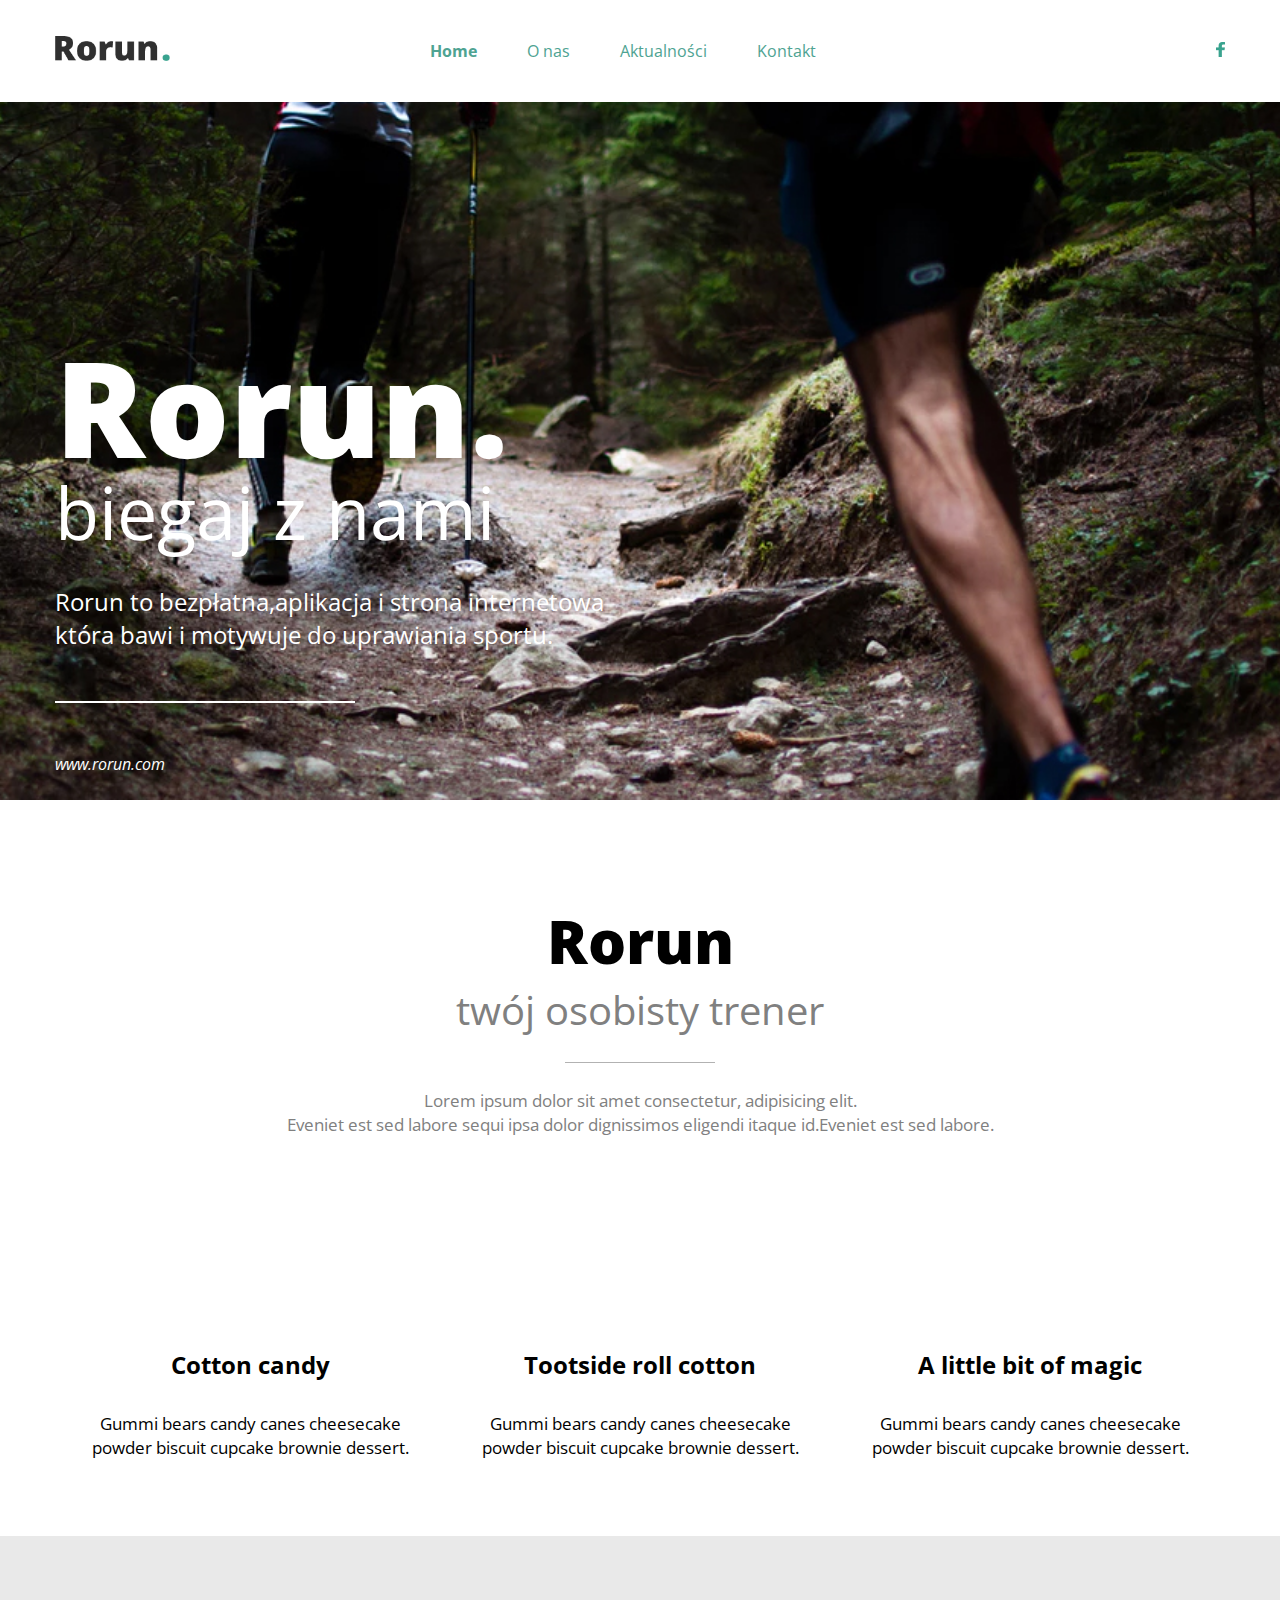
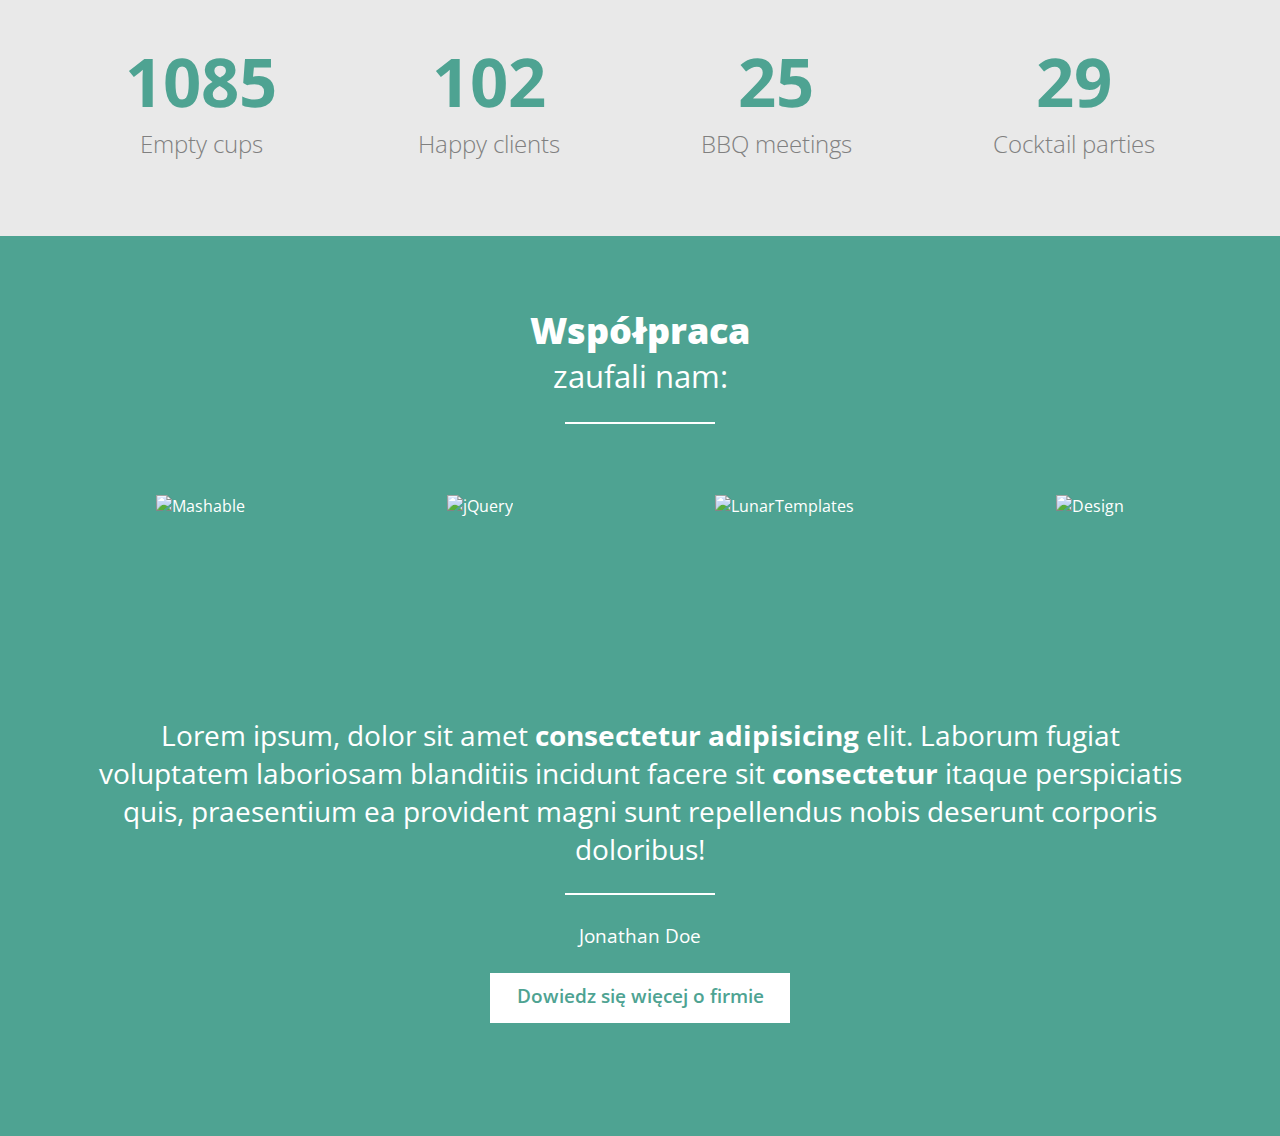
==== index.html @ cfdcf93c "Quote" ====
<!DOCTYPE html> 
<html lang="en"> 
<head> 
    <meta charset="UTF-8"> 
    <meta name="viewport" content="width=device-width, initial-scale=1.0"> 
    <title>Zadanie 3 | Pleo </title> 
    <link rel="stylesheet" href="style.css"> 
    <link href="https://fonts.googleapis.com/css2?family=Open+Sans:ital,wght@0,300;0,400;0,600;0,700;0,800;1,300;1,400;1,600;1,700;1,800&display=swap" rel="stylesheet">
</head> 
<body> 

<header> 
    <div class="container"> 
        <div class="header"> 
            <a class="logo" href="index.html"> 
                <img src="Rorun_layout_pliki//home/rorun_logo.jpg" alt="Rorun" title="Rorun"> 
            </a> 
            <nav> 
                <ul> 
                    <li> 
                        <a href="#home">Home</a> 
                    </li> 
                    <li> 
                        <a href="#about">O nas</a> 
                    </li> 
                    <li> 
                        <a href="#news">Aktualności</a> 
                    </li> 
                    <li> 
                        <a href="#contact">Kontakt</a> 
                    </li> 
                    <li> 
                        <a href="https://facebook.com" target="_blank"> 
                            <img src="Rorun_layout_pliki/home/Facebook Icon.jpg" alt="Facebook" title="Facebook"> 
                        </a> 
                    </li> 
                </ul> 
            </nav> 
        </div> 
    </div> 
</header> 

<section class="banner">
    <div class="container">
        <div class="banner wrapper"></div>
            <h1>Rorun.<h1>
            <h2>biegaj z nami</h2>
            <p class="description">Rorun to bezpłatna,aplikacja i strona internetowa<br>która bawi i motywuje do uprawiania sportu.</h3>
            <p class="adress">www.rorun.com</p>
        </div>
    </div>   
</section>

<section class="sentence">
    <div class="container">
        <h2>Rorun</h2>
        <h3>twój osobisty trener</h3>
        <p>Lorem ipsum dolor sit amet consectetur, adipisicing elit.<br> Eveniet est sed labore sequi ipsa dolor dignissimos eligendi itaque id.Eveniet est sed labore.</p>
    </div>
</section>
 
<section class="skills">
    <div class="container">
        <div class="skills-wrapper">
            <div class="skills-item">
                <img src="rorun_layout_pliki/home/icon_1.jpg" alt="">
                <h4>Cotton candy</h4>
                <p>Gummi bears candy canes cheesecake powder biscuit cupcake brownie dessert.</p>
            </div>
            <div class="skills-item">
                <img src="rorun_layout_pliki/home/icon_2.jpg" alt="">
                <h4>Tootside roll cotton</h4>
                <p>Gummi bears candy canes cheesecake powder biscuit cupcake brownie dessert.</p>
            </div>
            <div class="skills-item">
                <img src="rorun_layout_pliki/home/icon_3.jpg" alt="">
                <h4>A little bit of magic</h4>
                <p>Gummi bears candy canes cheesecake powder biscuit cupcake brownie dessert.</p>
            </div>
    </section>

<section class="achievements">
     <div class="container">
        <div class="achievements-wrapper">
            <div class="achievements-item">
                <h4>1085</h4>
                <p>Empty cups</p>
            </div>
            <div class="achievements-item">
                <h4>102</h4>
                <p>Happy clients</p>
            </div>
            <div class="achievements-item">
                <h4>25</h4>
                <p>BBQ meetings</p>
            </div>
            <div class="achievements-item">
                <h4>29</h4>
                <p>Cocktail parties</p>
            </div>
        </div>
    </div>
</section>

<section class="cooperation">
    <h2>Współpraca</h2>
    <p>zaufali nam:</p>
    <div class="container">
        <div class="cooperation-wrapper">
            <div class="partner">
                <img src="rorun_layout_pliki/home/logo1.png" alt="Mashable">
            </div>
            <div class="partner">
                <img src="rorun_layout_pliki/home/logo2.png" alt="jQuery">
            </div>
            <div class="partner">
                <img src="rorun_layout_pliki/home/logo3.png" alt="LunarTemplates">
            </div>
            <div class="partner">
                <img src="rorun_layout_pliki/home/logo4.png" alt="Design">
            </div>
        </div>
    </div>
</section>

<section class="quote">
    <div class="container">
        <p>Lorem ipsum, dolor sit amet <b>consectetur adipisicing</b> elit. Laborum fugiat voluptatem laboriosam blanditiis incidunt facere sit <b>consectetur</b> itaque perspiciatis quis, praesentium ea provident magni sunt <b></b>repellendus</b> nobis deserunt corporis doloribus!</p>
        <h3>Jonathan Doe</3>
        <a href="" class="btn">Dowiedz się więcej o firmie</a>
    </div>


</section>




 
</body> 
</html>
---- style.css ----
* {
    box-sizing: border-box;
}

body {
    margin: 0;
    font-family: 'Open Sans', sans-serif;
}

ul, ol {
    padding: 0;
    margin: 0;
}

h1, h2, h3, h4, h5, h6 {
    margin: 0;
}

.container {
    max-width: 1200px;
    margin: 0 auto;
    padding: 0 15px;
}

.btn {
    display: block;
    height: 50px;
    width: 300px;
    font-weight: 600;
    background-color: white;
    color: #4ea392;
    text-decoration: none;
    padding: 10px;
    margin: 25px auto;
}

header {
    position: fixed;
    top: 0;
    left: 0;
    width: 100%;
    background-color: #fff;
}

header .header {
    display: flex;
    justify-content: space-between;
    padding: 20px 0;
    align-items: center;
    position: relative;
}

header a.logo img {
    height: 25px;
}

header nav ul {
    list-style-type: none;
    margin: 0;
    padding: 0;
    display: flex;
    flex-direction: row;
}

header nav ul li {
    font-size: 12pt;
    text-align: center;
    padding: 20px 0;
    margin-left: 50px;
    font-weight: 400;
}

header nav ul li a {
    color: #4ea392;
    text-decoration: none;
}

header nav ul li:last-child {
    margin-left: 400px;
}

header nav ul li:first-child {
    font-weight: bold;
}

section.banner {
    background-image: url('Rorun_layout_pliki/home/background_image.jpg');
    background-repeat: no-repeat;
    background-size: cover;
    background-position: center;
    color: #fff;
    text-align: left;
    height: 800px;
    padding: 150px 0;
}

section.banner .wrapper {
    padding-top: 200px;
}

section.banner h1 {
    font-size: 100pt;
    line-height: 85pt;
    font-weight: 800;
}

section.banner h2 {
    font-size: 54pt;
    font-weight: 400;
}

section.banner .description {
    font-size: 18pt;
    font-weight: 400;
}


section.banner .description::after {
    display: block;
    content: "";
    width: 300px;
    max-width: 100%;
    height: 2px;
    background-color: white;
    margin: 50px 0 ;
}

section.banner .adress {
    font-style: italic;
}

.sentence {
    margin: 100px 0;
    text-align: center;
}

.sentence h2 {
    font-size: 45pt;
    font-weight: 800;
}

.sentence h3 {
    font-size: 30pt;
    font-weight: 400;
    color: grey;
}

.sentence p {
    font-size: 13pt;
    font-weight: 400;
    color: grey;
    margin-left: 15%;
    margin-right: 15%;
}

.sentence h3::after {
    content: "";
    display: block;
    width: 150px;
    max-width: 100%;
    height: 1px;
    background-color: rgba(0, 0, 0, 0.3);
    margin: 25px auto;
}

section.skills .skills-wrapper {
    display: flex;
    justify-content: space-around;
    
}

section.skills .skills-wrapper .skills-item {
    width: 33,3%;
    text-align: center;
    margin: 60px 0;
    padding: 0 30px;
}

section.skills .skills-wrapper .skills-item img {
    height: 80px;
}

section.skills .skills-wrapper .skills-item h4 {
    font-size: 18pt;
    margin: 30px 0 30px;
}

section.skills .skills-wrapper .skills-item p {
    font-size: 13pt;
}

.cooperation {
    background-color: #4ea392;
    text-align: center;
    color: white;
    height: 400px;
}

section.cooperation h2 {
    font-weight: 800;
    font-size: 27pt;
    margin-bottom: 0;
    margin-top: 0;
    padding-top: 70px;
}

section.cooperation p {
    font-weight: 400;
    font-size: 23pt;
    margin-top: 0;
}

.cooperation .cooperation-wrapper {
    display: flex;
    justify-content: space-around;

}

section.cooperation .cooperation-wrapper .partner {
    width: 33,3%;
    text-align: center;
    margin: 40px 0;
    padding: 0 30px;
}

.cooperation p::after {
    content: "";
    display: block;
    width: 150px;
    max-width: 100%;
    height: 2px;
    background-color:white;
    margin: 25px auto;
}

section.achievements  {
    background-color: rgb(233, 233, 233);
    height: 300px;
}

section.achievements .achievements-wrapper {
    display: flex;
    justify-content: space-around;
}

section.achievements .achievements-wrapper h4 {
    margin-top: 20px;
    font-size: 50pt;
    color: #4ea392;
    text-align: center;
    margin-top: 100px;
}

section.achievements .achievements-wrapper p {
    margin:0;
    font-size: 18pt;
    color: grey;
    font-weight: 300;
    text-align: center;
}

.quote {
    background-color: #4ea392;
    height: 500px;
    color: white;
    text-align: center;
    margin: 0;
}

.quote p {
    margin-top: 0;
    font-size: 21pt;
    font-weight: 400;
    padding: 80px 40px 0;
}

.quote p::after {
    content: "";
    display: block;
    height: 2px;
    width: 150px;
    text-align: center;
    background-color: white;
    margin: 25px auto 0;

}

.quote h3 {
    font-size: 18;
    font-weight: 400;
    padding: 0;
}
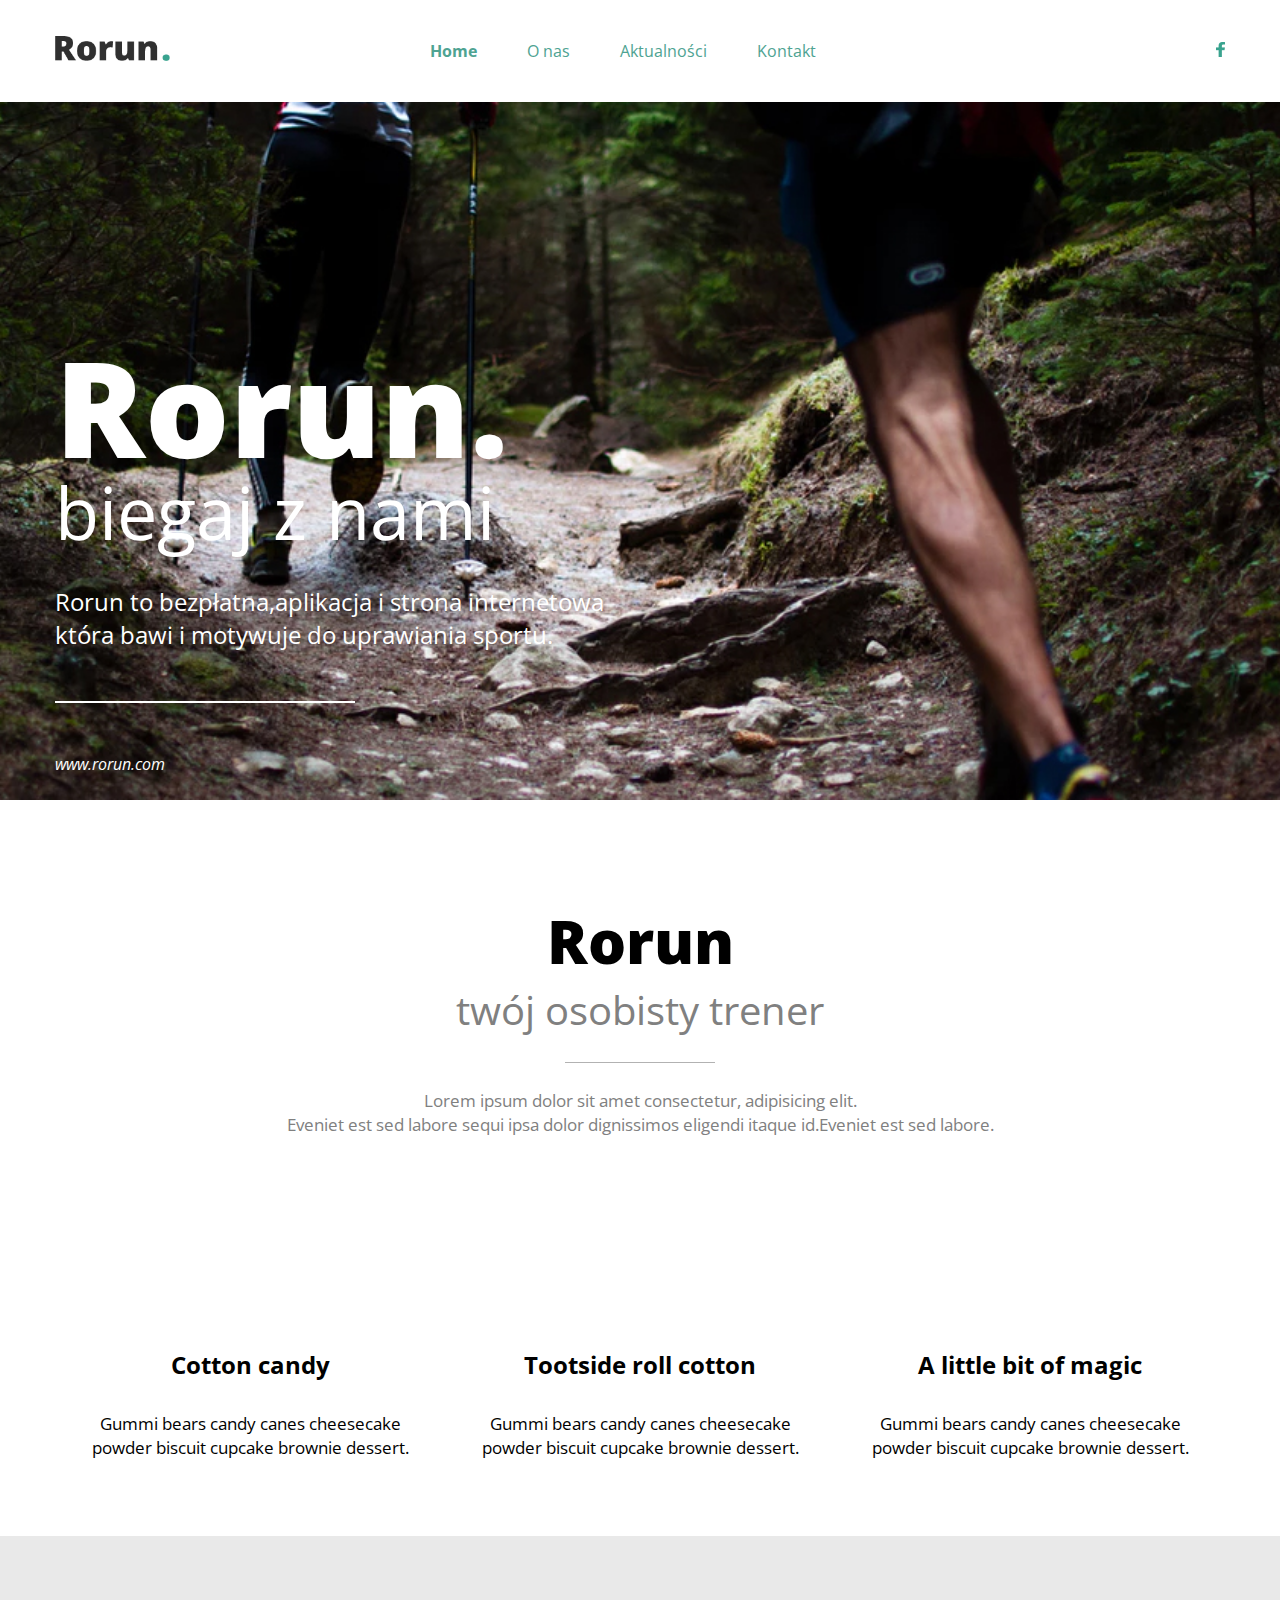
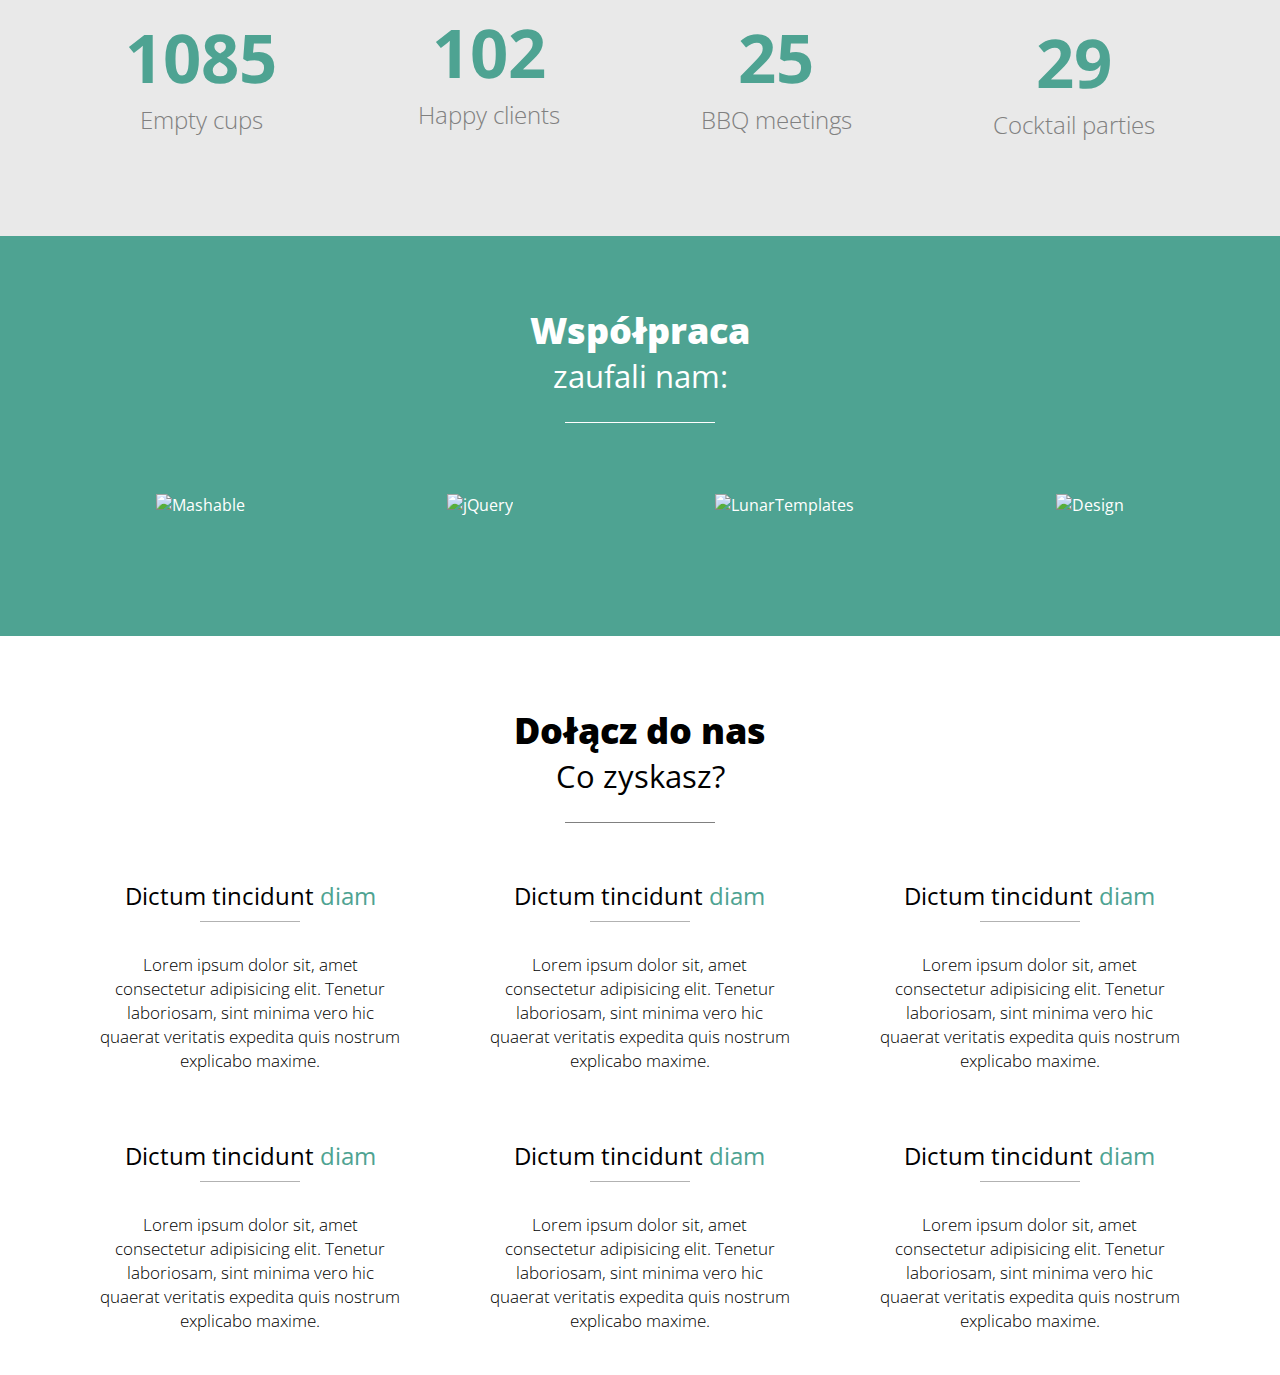
==== commit 35b00599: "Sekcja profit" ====
--- a/index.html
+++ b/index.html
@@ -123,15 +123,40 @@
     </div>
 </section>
 
-<section class="quote">
-    <div class="container">
-        <p>Lorem ipsum, dolor sit amet <b>consectetur adipisicing</b> elit. Laborum fugiat voluptatem laboriosam blanditiis incidunt facere sit <b>consectetur</b> itaque perspiciatis quis, praesentium ea provident magni sunt <b></b>repellendus</b> nobis deserunt corporis doloribus!</p>
-        <h3>Jonathan Doe</3>
-        <a href="" class="btn">Dowiedz się więcej o firmie</a>
-    </div>
+<section class="profit">
+        <h2>Dołącz do nas</h2>
+        <p class="first">Co zyskasz?</p>
+        <div class="container">
+            <div class="profit-wrapper">
+                <div class="profit-item">
+                    <h4>Dictum tincidunt<span> diam</span></h4>
+                    <p>Lorem ipsum dolor sit, amet consectetur adipisicing elit. Tenetur laboriosam, sint minima vero hic quaerat veritatis expedita quis nostrum explicabo maxime.</p>
+                </div>
+                <div class="profit-item">
+                    <h4>Dictum tincidunt<span> diam</span></h4>
+                    <p>Lorem ipsum dolor sit, amet consectetur adipisicing elit. Tenetur laboriosam, sint minima vero hic quaerat veritatis expedita quis nostrum explicabo maxime.</p>
+                </div>
+                <div class="profit-item">
+                    <h4>Dictum tincidunt<span> diam</span></h4>
+                    <p>Lorem ipsum dolor sit, amet consectetur adipisicing elit. Tenetur laboriosam, sint minima vero hic quaerat veritatis expedita quis nostrum explicabo maxime.</p>
+                </div>
+                <div class="profit-item">
+                    <h4>Dictum tincidunt<span> diam</span></h4>
+                    <p>Lorem ipsum dolor sit, amet consectetur adipisicing elit. Tenetur laboriosam, sint minima vero hic quaerat veritatis expedita quis nostrum explicabo maxime.</p>
+                </div>
+                <div class="profit-item">
+                    <h4>Dictum tincidunt<span> diam</span></h4>
+                    <p>Lorem ipsum dolor sit, amet consectetur adipisicing elit. Tenetur laboriosam, sint minima vero hic quaerat veritatis expedita quis nostrum explicabo maxime.</p>
+                </div>
+                <div class="profit-item">
+                    <h4>Dictum tincidunt<span> diam</span></h4>
+                    <p>Lorem ipsum dolor sit, amet consectetur adipisicing elit. Tenetur laboriosam, sint minima vero hic quaerat veritatis expedita quis nostrum explicabo maxime.</p>
+                </div>
+            </div>
+        </div>                 
+</section>
 
 
-</section>
 
 
 
--- a/style.css
+++ b/style.css
@@ -20,18 +20,6 @@
     max-width: 1200px;
     margin: 0 auto;
     padding: 0 15px;
-}
-
-.btn {
-    display: block;
-    height: 50px;
-    width: 300px;
-    font-weight: 600;
-    background-color: white;
-    color: #4ea392;
-    text-decoration: none;
-    padding: 10px;
-    margin: 25px auto;
 }
 
 header {
@@ -228,7 +216,7 @@
     display: block;
     width: 150px;
     max-width: 100%;
-    height: 2px;
+    height: 1px;
     background-color:white;
     margin: 25px auto;
 }
@@ -248,7 +236,7 @@
     font-size: 50pt;
     color: #4ea392;
     text-align: center;
-    margin-top: 100px;
+    margin-top: 50%;
 }
 
 section.achievements .achievements-wrapper p {
@@ -259,40 +247,74 @@
     text-align: center;
 }
 
-.quote {
-    background-color: #4ea392;
-    height: 500px;
-    color: white;
-    text-align: center;
-    margin: 0;
-}
-
-.quote p {
-    margin-top: 0;
-    font-size: 21pt;
-    font-weight: 400;
-    padding: 80px 40px 0;
-}
-
-.quote p::after {
-    content: "";
-    display: block;
-    height: 2px;
+.profit {
+    background-color: #fff;
+    text-align: center;
+    color: black;
+    width: 100%;
+}
+
+section.profit h2 {
+    font-weight: 800;
+    font-size: 27pt;
+    margin-bottom: 0;
+    margin-top: 0;
+    padding-top: 70px;
+}
+
+section.profit .first {
+    font-weight: 400;
+    font-size: 23pt;
+    margin-top: 0;
+}
+
+.profit .first::after {
+    content: "";
+    display: block;
     width: 150px;
-    text-align: center;
-    background-color: white;
-    margin: 25px auto 0;
-
-}
-
-.quote h3 {
-    font-size: 18;
-    font-weight: 400;
-    padding: 0;
-}
-
-
-
-
-
-
+    max-width: 100%;
+    height: 1px;
+    background-color: grey;
+    margin: 25px auto;
+}
+
+.profit-wrapper {
+    display: flex;
+    flex-wrap: wrap;
+    justify-content: center;
+}
+
+.profit-wrapper .profit-item {
+    width: 33.3%;
+    text-align: center;
+    padding: 25px 40px;
+}
+
+.profit-wrapper h4 {
+    font-weight: 400;
+    font-size: 18pt;
+    margin-top: 0;
+}
+
+.profit-wrapper span {
+    color: #4ea392;
+}
+
+
+.profit-wrapper p {
+    font-weight: 300;
+    font-size: 13pt;
+    margin-top: 0;
+}
+
+.profit-wrapper h4::after {
+    content: "";
+    display: block;
+    width: 100px;
+    max-width: 100%;
+    height: 1px;
+    background-color: rgba(0, 0, 0, 0.3);
+    margin: 9px auto;
+    margin-bottom: 30px;
+}
+
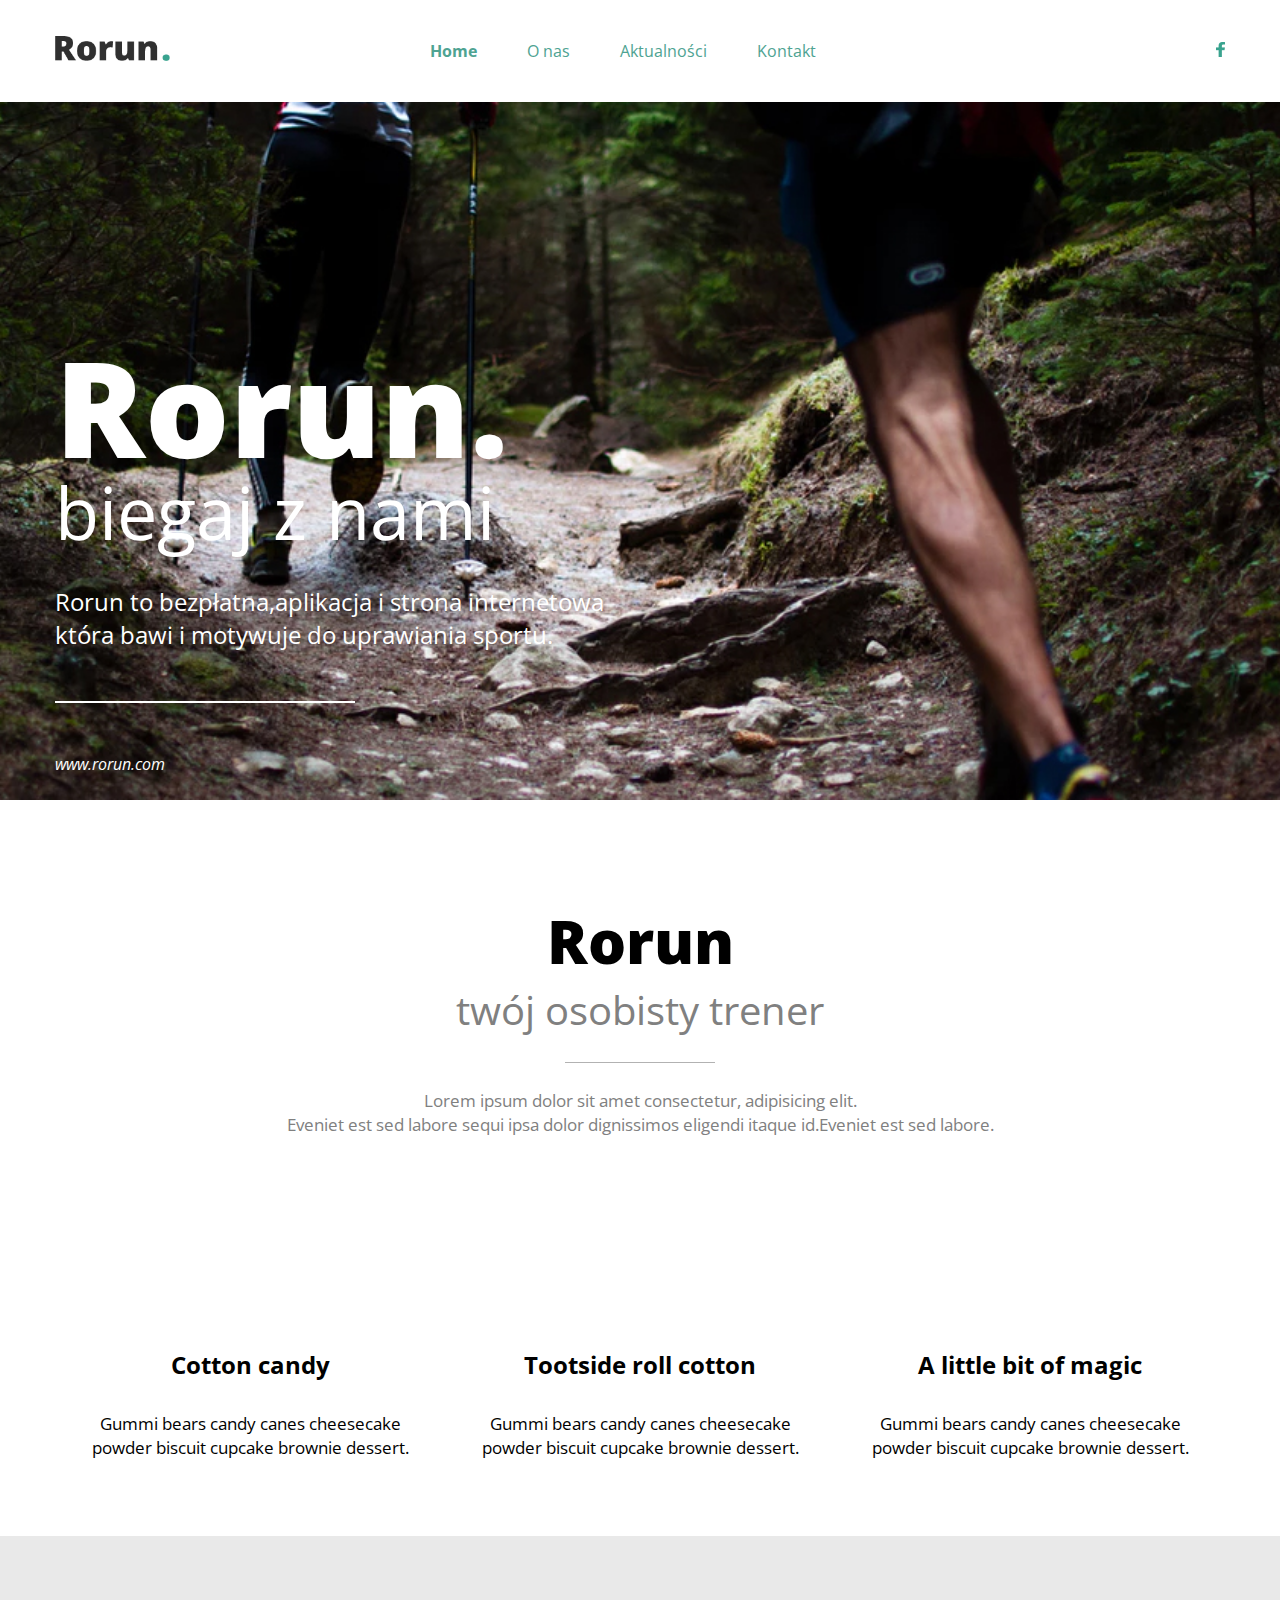
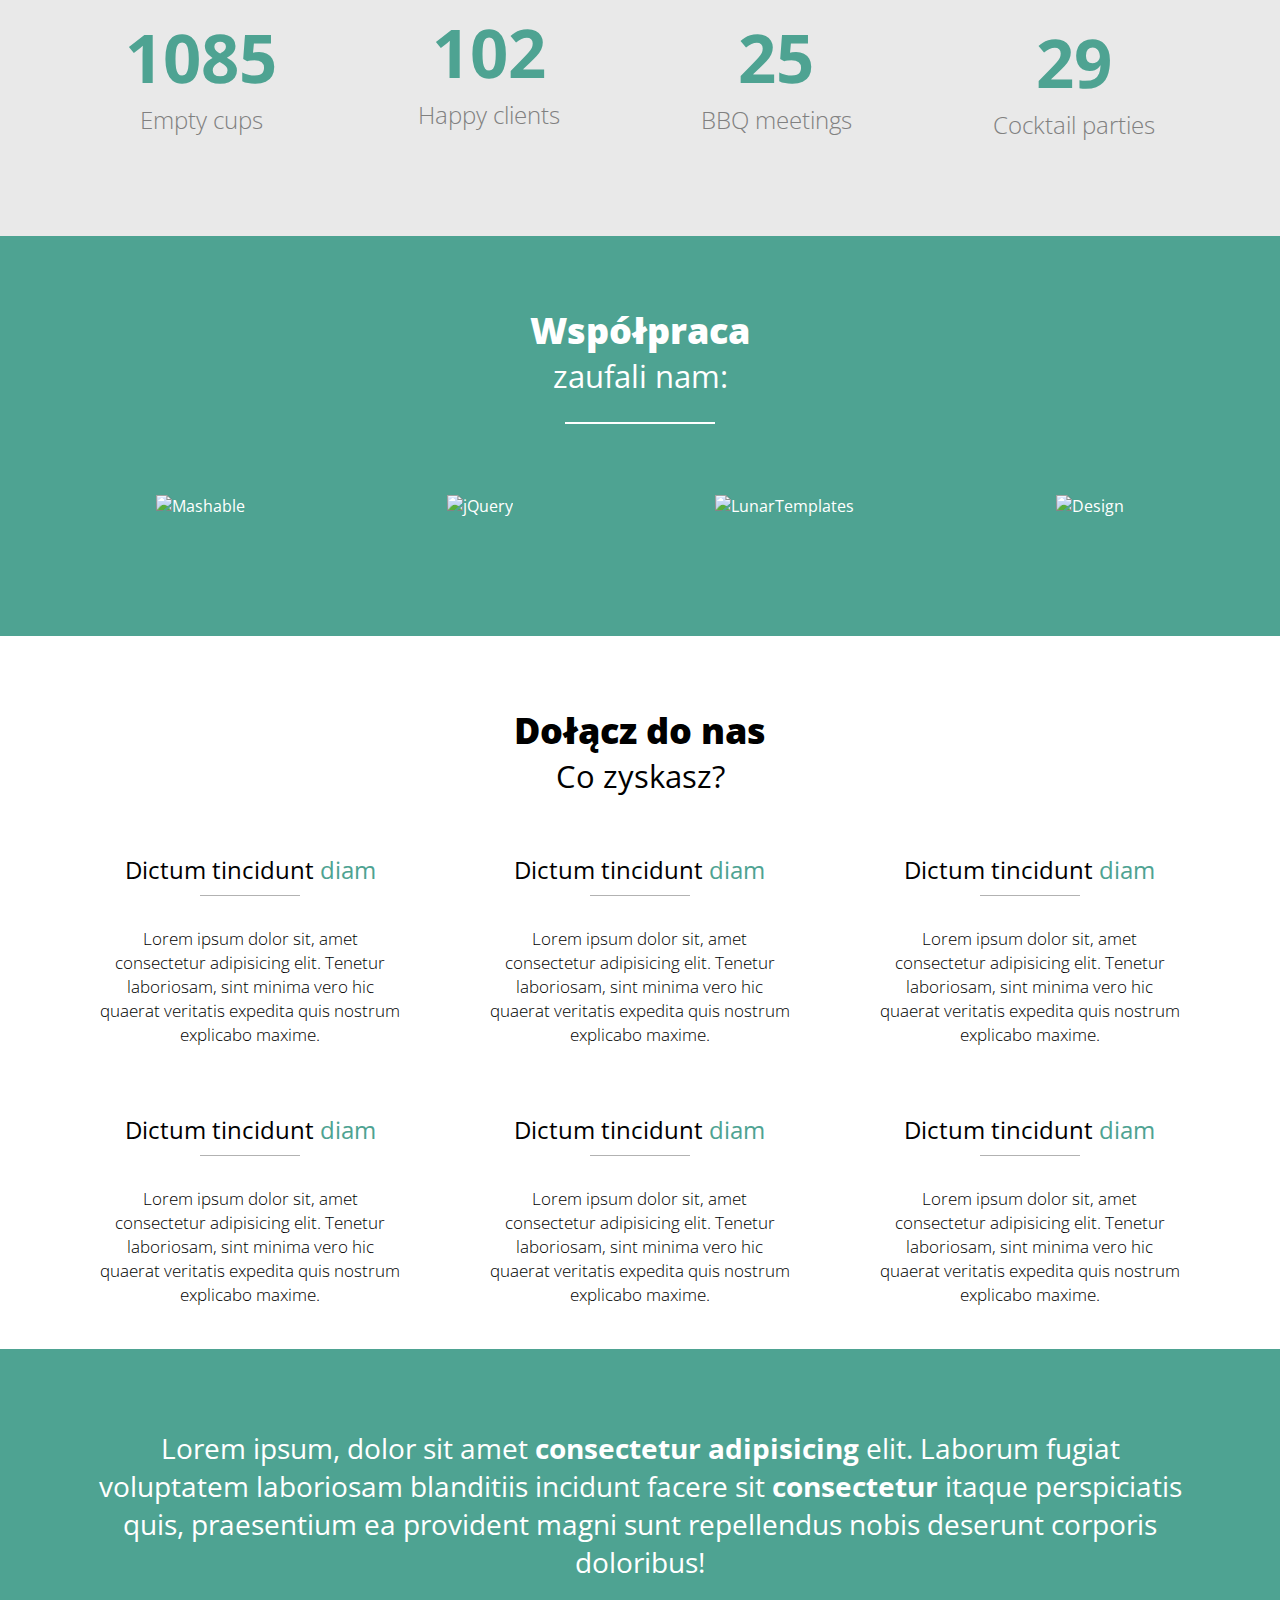
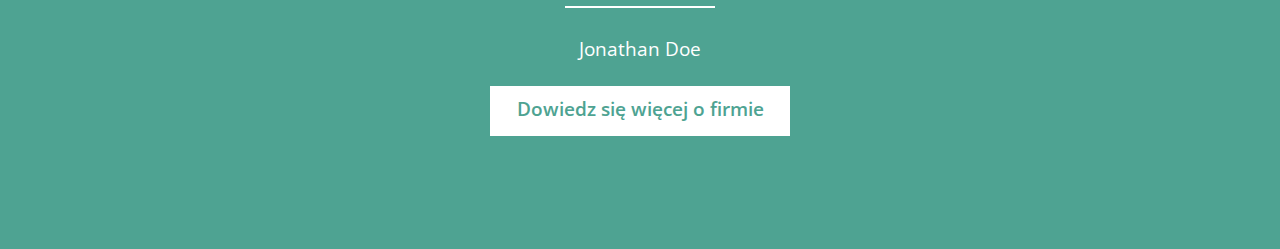
==== commit 90658fa6: "Merge remote-tracking branch 'origin/Agnieszka' into Klaudia" ====
--- a/index.html
+++ b/index.html
@@ -155,8 +155,15 @@
             </div>
         </div>                 
 </section>
+<section class="quote">
+    <div class="container">
+        <p>Lorem ipsum, dolor sit amet <b>consectetur adipisicing</b> elit. Laborum fugiat voluptatem laboriosam blanditiis incidunt facere sit <b>consectetur</b> itaque perspiciatis quis, praesentium ea provident magni sunt <b></b>repellendus</b> nobis deserunt corporis doloribus!</p>
+        <h3>Jonathan Doe</3>
+        <a href="" class="btn">Dowiedz się więcej o firmie</a>
+    </div>
 
 
+</section>
 
 
 
--- a/style.css
+++ b/style.css
@@ -20,6 +20,18 @@
     max-width: 1200px;
     margin: 0 auto;
     padding: 0 15px;
+}
+
+.btn {
+    display: block;
+    height: 50px;
+    width: 300px;
+    font-weight: 600;
+    background-color: white;
+    color: #4ea392;
+    text-decoration: none;
+    padding: 10px;
+    margin: 25px auto;
 }
 
 header {
@@ -216,7 +228,7 @@
     display: block;
     width: 150px;
     max-width: 100%;
-    height: 1px;
+    height: 2px;
     background-color:white;
     margin: 25px auto;
 }
@@ -253,6 +265,13 @@
     color: black;
     width: 100%;
 }
+.quote {
+    background-color: #4ea392;
+    height: 500px;
+    color: white;
+    text-align: center;
+    margin: 0;
+}
 
 section.profit h2 {
     font-weight: 800;
@@ -261,12 +280,26 @@
     margin-top: 0;
     padding-top: 70px;
 }
+.quote p {
+    margin-top: 0;
+    font-size: 21pt;
+    font-weight: 400;
+    padding: 80px 40px 0;
+}
 
 section.profit .first {
     font-weight: 400;
     font-size: 23pt;
     margin-top: 0;
 }
+.quote p::after {
+    content: "";
+    display: block;
+    height: 2px;
+    width: 150px;
+    text-align: center;
+    background-color: white;
+    margin: 25px auto 0;
 
 .profit .first::after {
     content: "";
@@ -277,11 +310,17 @@
     background-color: grey;
     margin: 25px auto;
 }
+}
 
 .profit-wrapper {
     display: flex;
     flex-wrap: wrap;
     justify-content: center;
+}
+.quote h3 {
+    font-size: 18;
+    font-weight: 400;
+    padding: 0;
 }
 
 .profit-wrapper .profit-item {
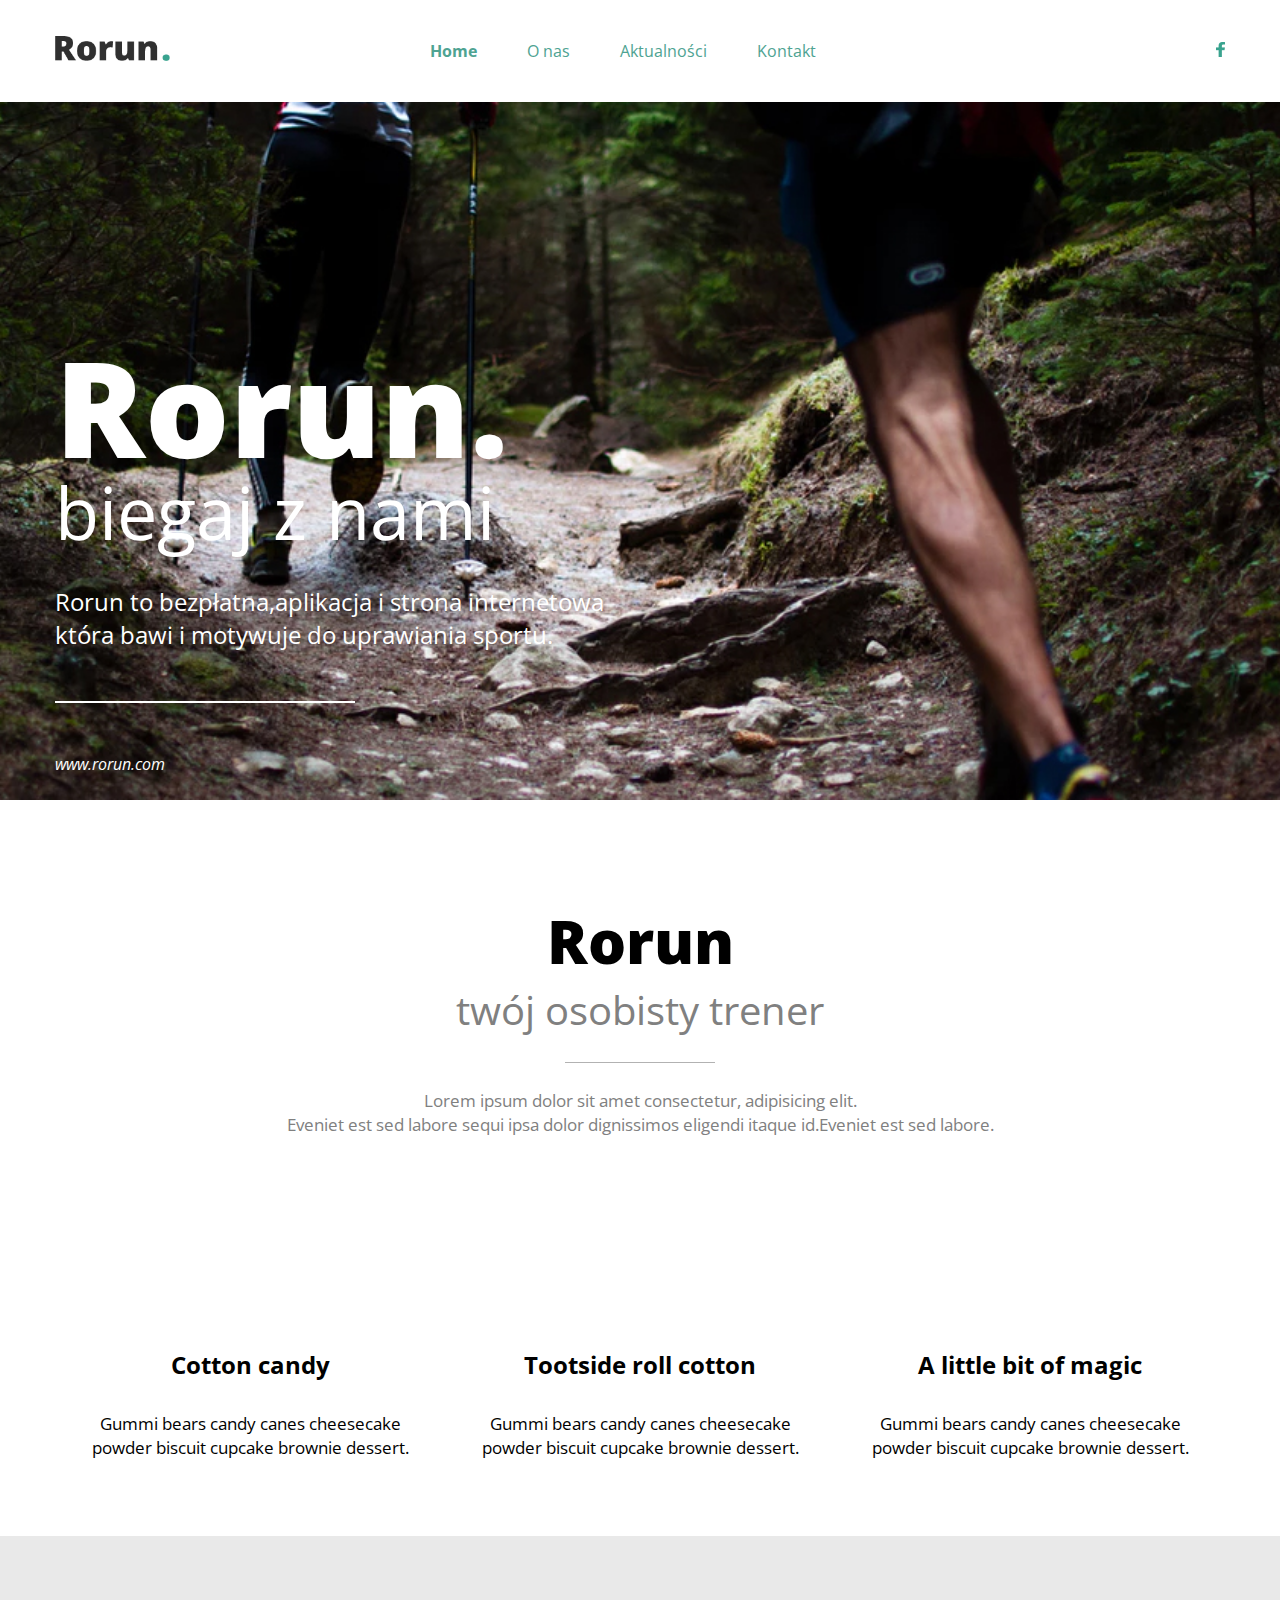
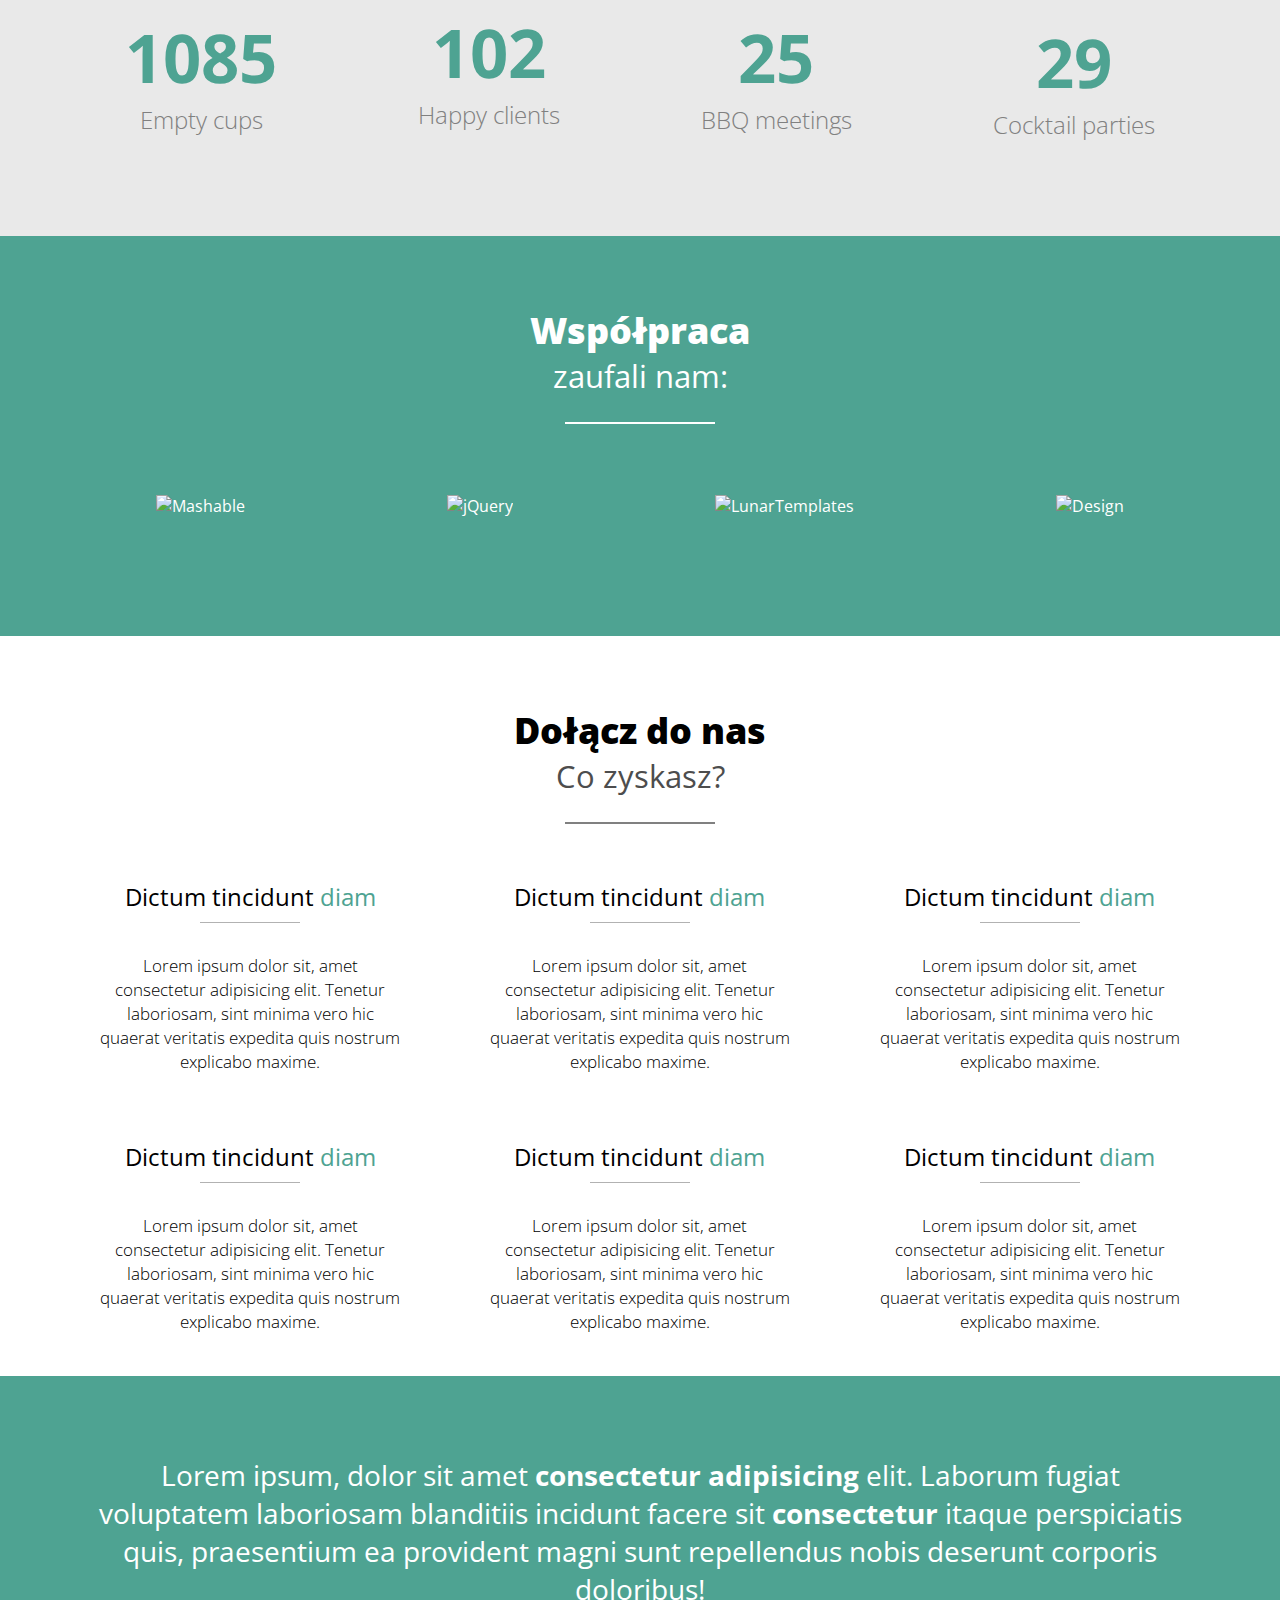
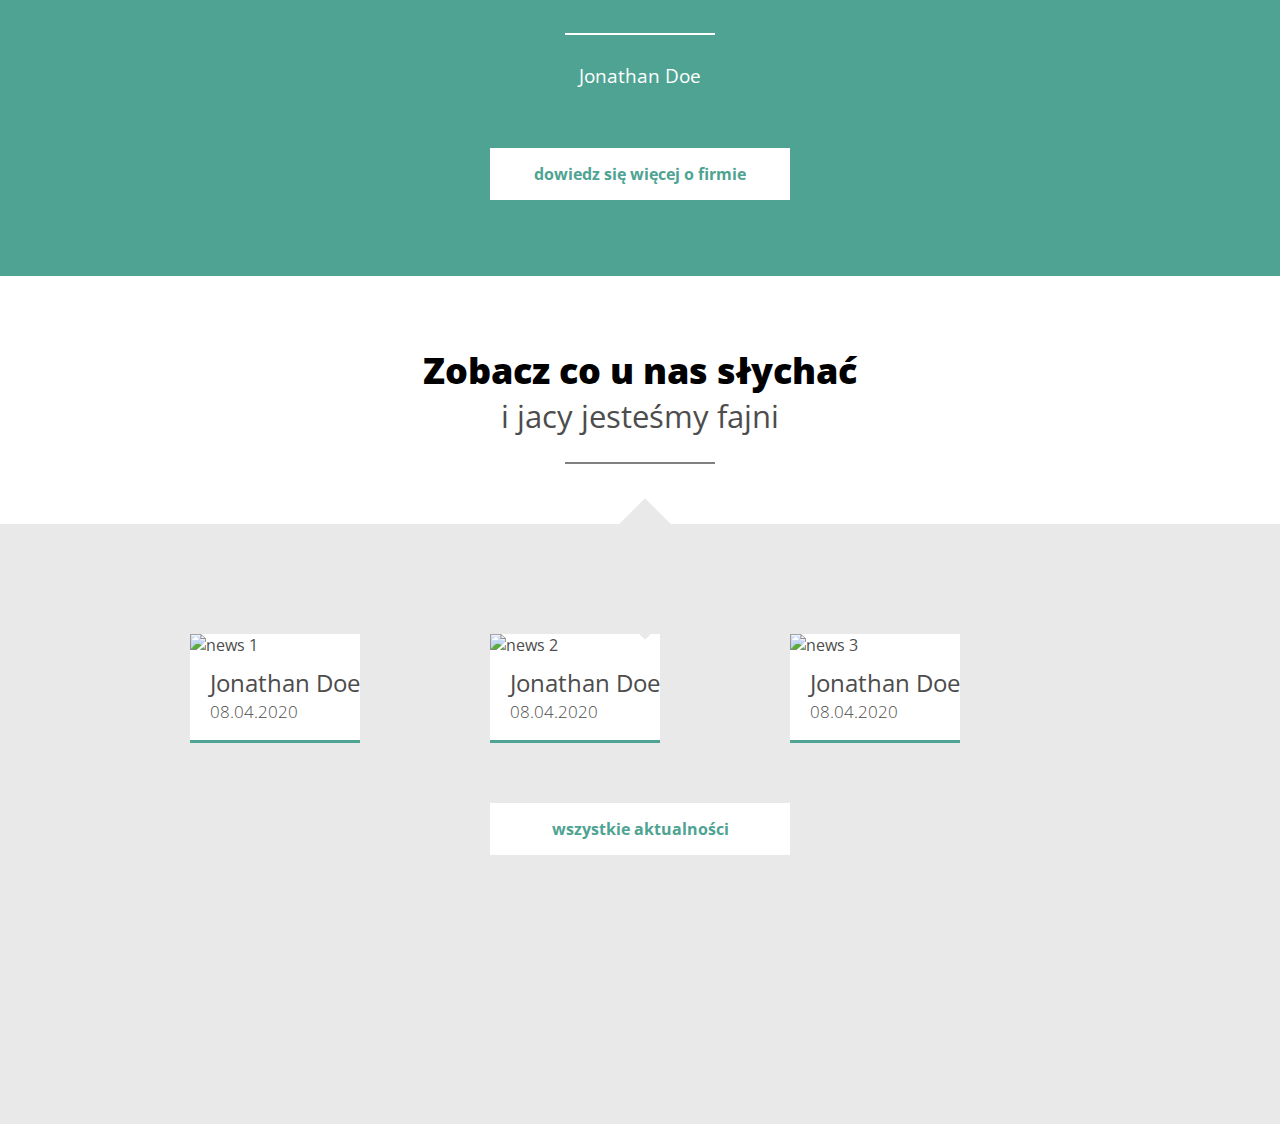
==== commit 614f29a3: "Events" ====
--- a/index.html
+++ b/index.html
@@ -159,13 +159,43 @@
     <div class="container">
         <p>Lorem ipsum, dolor sit amet <b>consectetur adipisicing</b> elit. Laborum fugiat voluptatem laboriosam blanditiis incidunt facere sit <b>consectetur</b> itaque perspiciatis quis, praesentium ea provident magni sunt <b></b>repellendus</b> nobis deserunt corporis doloribus!</p>
         <h3>Jonathan Doe</3>
-        <a href="" class="btn">Dowiedz się więcej o firmie</a>
-    </div>
-
-
-</section>
-
-
+        <a href="" class="btn">dowiedz się więcej o firmie</a>
+    </div>
+
+
+</section>
+
+<section class="news">
+    <div class="container">
+        <h2>Zobacz co u nas słychać</h2>
+        <p class="first">i jacy jesteśmy fajni</p>
+    </div>
+        <div class="dymek">
+            <div class="container">
+                <div class="news-wrapper">
+                    <div class="news-item">
+                        <img src="rorun_layout_pliki/home/news1.jpg" alt="news 1">
+                        <h4>Jonathan Doe</h4>
+                        <p>08.04.2020</p>   
+                    </div>
+                    <div class="news-item">
+                        <img src="rorun_layout_pliki/home/news2.jpg" alt="news 2">
+                        <h4>Jonathan Doe</h4>
+                        <p>08.04.2020</p>   
+                    </div>
+                    <div class="news-item">
+                        <img src="rorun_layout_pliki/home/news3.jpg" alt="news 3">
+                        <h4>Jonathan Doe</h4>
+                        <p>08.04.2020</p>   
+                    </div>
+                </div>
+                <a href="#" class="btn">wszystkie aktualności</a>
+            </div>
+        </div>
+    
+
+
+</section>
 
 
  
--- a/style.css
+++ b/style.css
@@ -24,14 +24,15 @@
 
 .btn {
     display: block;
-    height: 50px;
+    
     width: 300px;
-    font-weight: 600;
+    font-weight: 700;
     background-color: white;
     color: #4ea392;
     text-decoration: none;
-    padding: 10px;
-    margin: 25px auto;
+    padding: 15px;
+    margin: 60px auto 0;
+    font-size: 12pt;
 }
 
 header {
@@ -265,13 +266,6 @@
     color: black;
     width: 100%;
 }
-.quote {
-    background-color: #4ea392;
-    height: 500px;
-    color: white;
-    text-align: center;
-    margin: 0;
-}
 
 section.profit h2 {
     font-weight: 800;
@@ -280,47 +274,30 @@
     margin-top: 0;
     padding-top: 70px;
 }
-.quote p {
-    margin-top: 0;
-    font-size: 21pt;
-    font-weight: 400;
-    padding: 80px 40px 0;
-}
-
-section.profit .first {
+
+
+.first {
     font-weight: 400;
     font-size: 23pt;
     margin-top: 0;
-}
-.quote p::after {
-    content: "";
-    display: block;
-    height: 2px;
-    width: 150px;
-    text-align: center;
-    background-color: white;
-    margin: 25px auto 0;
-
-.profit .first::after {
+    color: rgb(77, 77, 77);
+}
+
+
+.first::after {
     content: "";
     display: block;
     width: 150px;
     max-width: 100%;
-    height: 1px;
+    height: 2px;
     background-color: grey;
     margin: 25px auto;
 }
-}
 
 .profit-wrapper {
     display: flex;
     flex-wrap: wrap;
     justify-content: center;
-}
-.quote h3 {
-    font-size: 18;
-    font-weight: 400;
-    padding: 0;
 }
 
 .profit-wrapper .profit-item {
@@ -357,3 +334,107 @@
     margin-bottom: 30px;
 }
 
+.quote {
+    background-color: #4ea392;
+    height: 500px;
+    color: white;
+    text-align: center;
+    margin: 0;
+}
+
+.quote p {
+    margin-top: 0;
+    font-size: 21pt;
+    font-weight: 400;
+    padding: 80px 40px 0;
+}
+
+.quote p::after {
+    content: "";
+    display: block;
+    height: 2px;
+    width: 150px;
+    text-align: center;
+    background-color: white;
+    margin: 25px auto 0;
+}
+
+.quote h3 {
+    font-size: 18;
+    font-weight: 400;
+    padding: 0;
+}
+
+.news {
+    text-align: center;
+
+}
+
+.news h2 {
+    font-weight: 800;
+    font-size: 27pt;
+    margin-bottom: 0;
+    margin-top: 0;
+    padding-top: 70px;
+}
+
+
+div.dymek{
+    padding: 110px;
+    background: rgb(233, 233, 233);
+    height: 600px;
+    max-width: auto;
+    position: relative;
+    margin-top: 60px;
+  }
+
+  div.dymek::before{
+    content:'';
+    position: absolute;
+    left: 46.5%;
+    top: -5px;
+    width: 100px;
+    height: 100px;
+    display: block;
+    transform: rotate(45deg);
+    background: inherit;
+  }
+
+  .news {
+      text-align: center;
+  }
+
+  .news .news-wrapper {
+    display: flex;
+    justify-content: space-around;
+  }
+
+  .news .news-wrapper .news-item {
+      background-color: white;
+      border-bottom: 3px solid #4ea392;
+  }
+
+  .news-item {
+      text-align: left;
+      color: rgb(77, 77, 77);
+      
+  }
+
+  .news-item h4 {
+    font-size: 18pt;
+    margin-left: 20px;
+    font-weight: 400;
+    margin-top: 10px;
+  }
+
+  .news-item p {
+    font-size: 13pt;
+    margin-left: 20px;
+    margin-top: 0px;
+    font-weight: 200;
+  }
+
+  .news-wrapper::after {
+      content: "";
+
+  }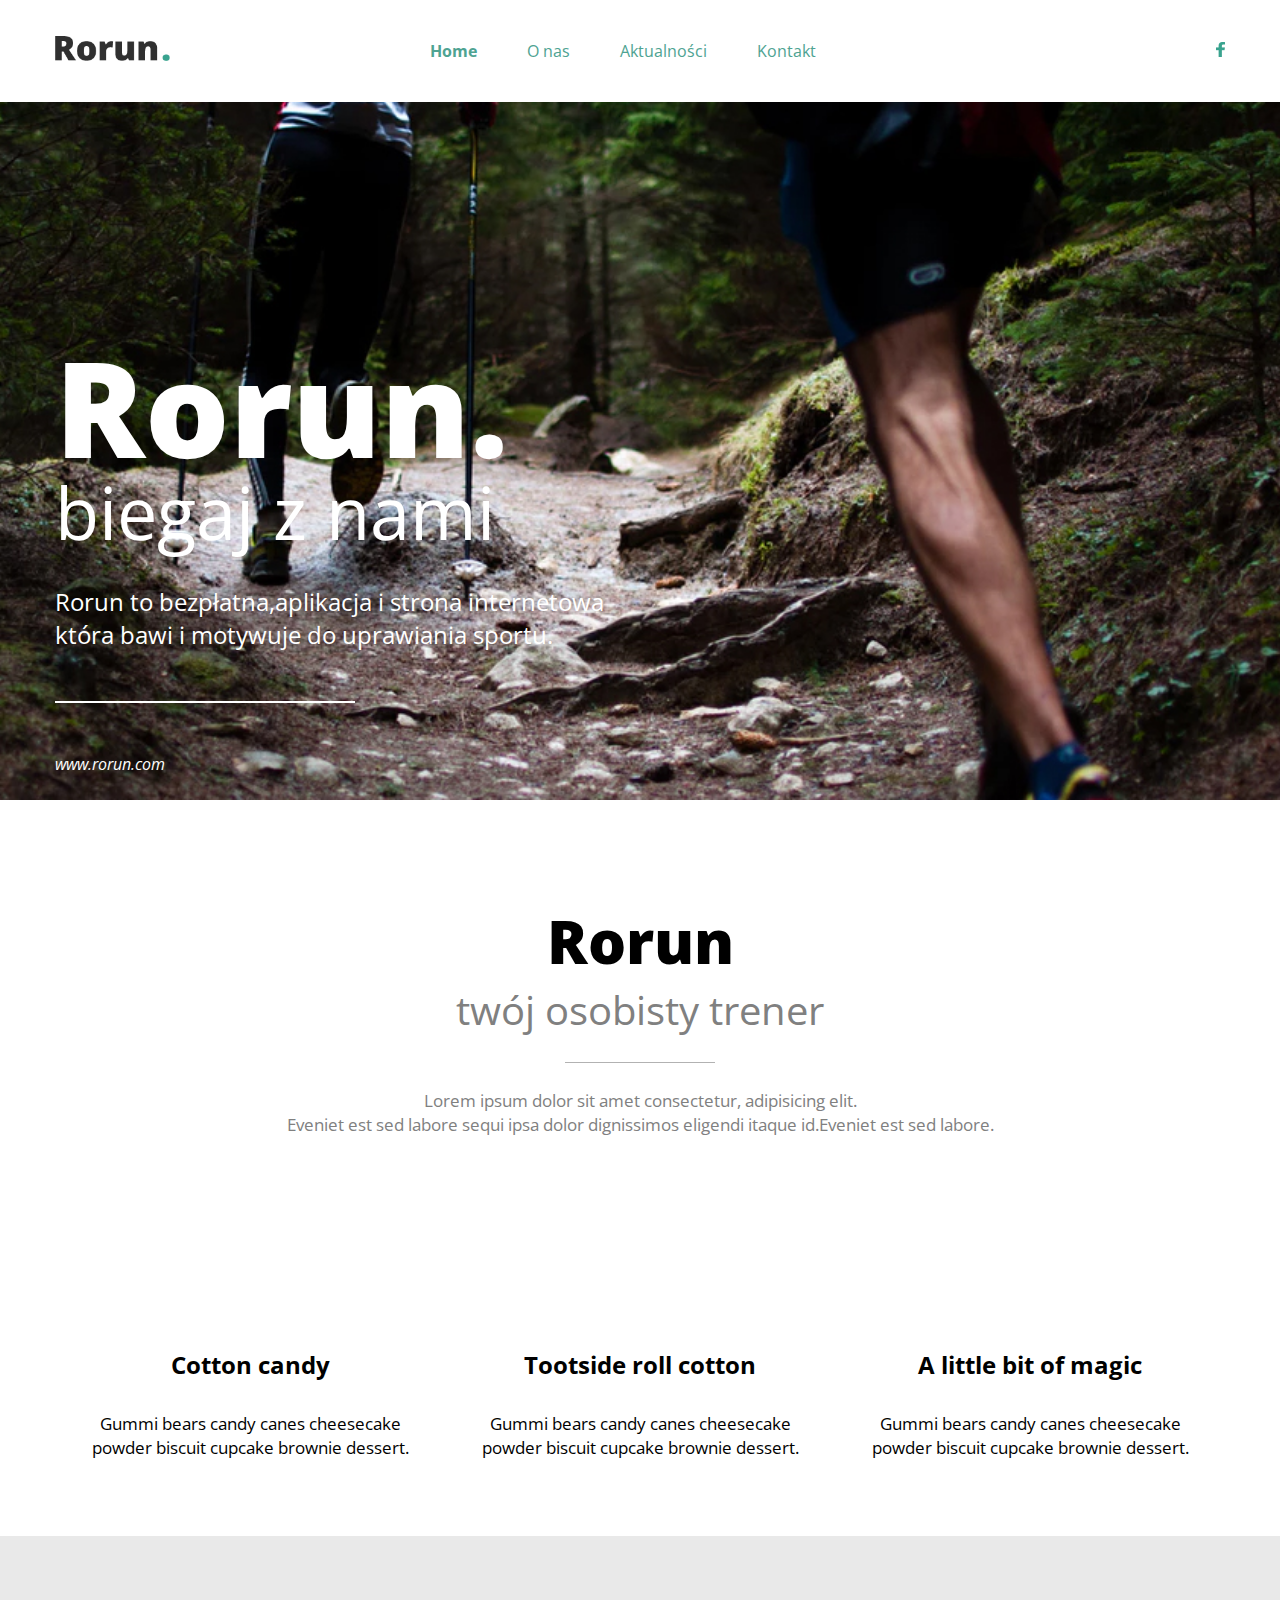
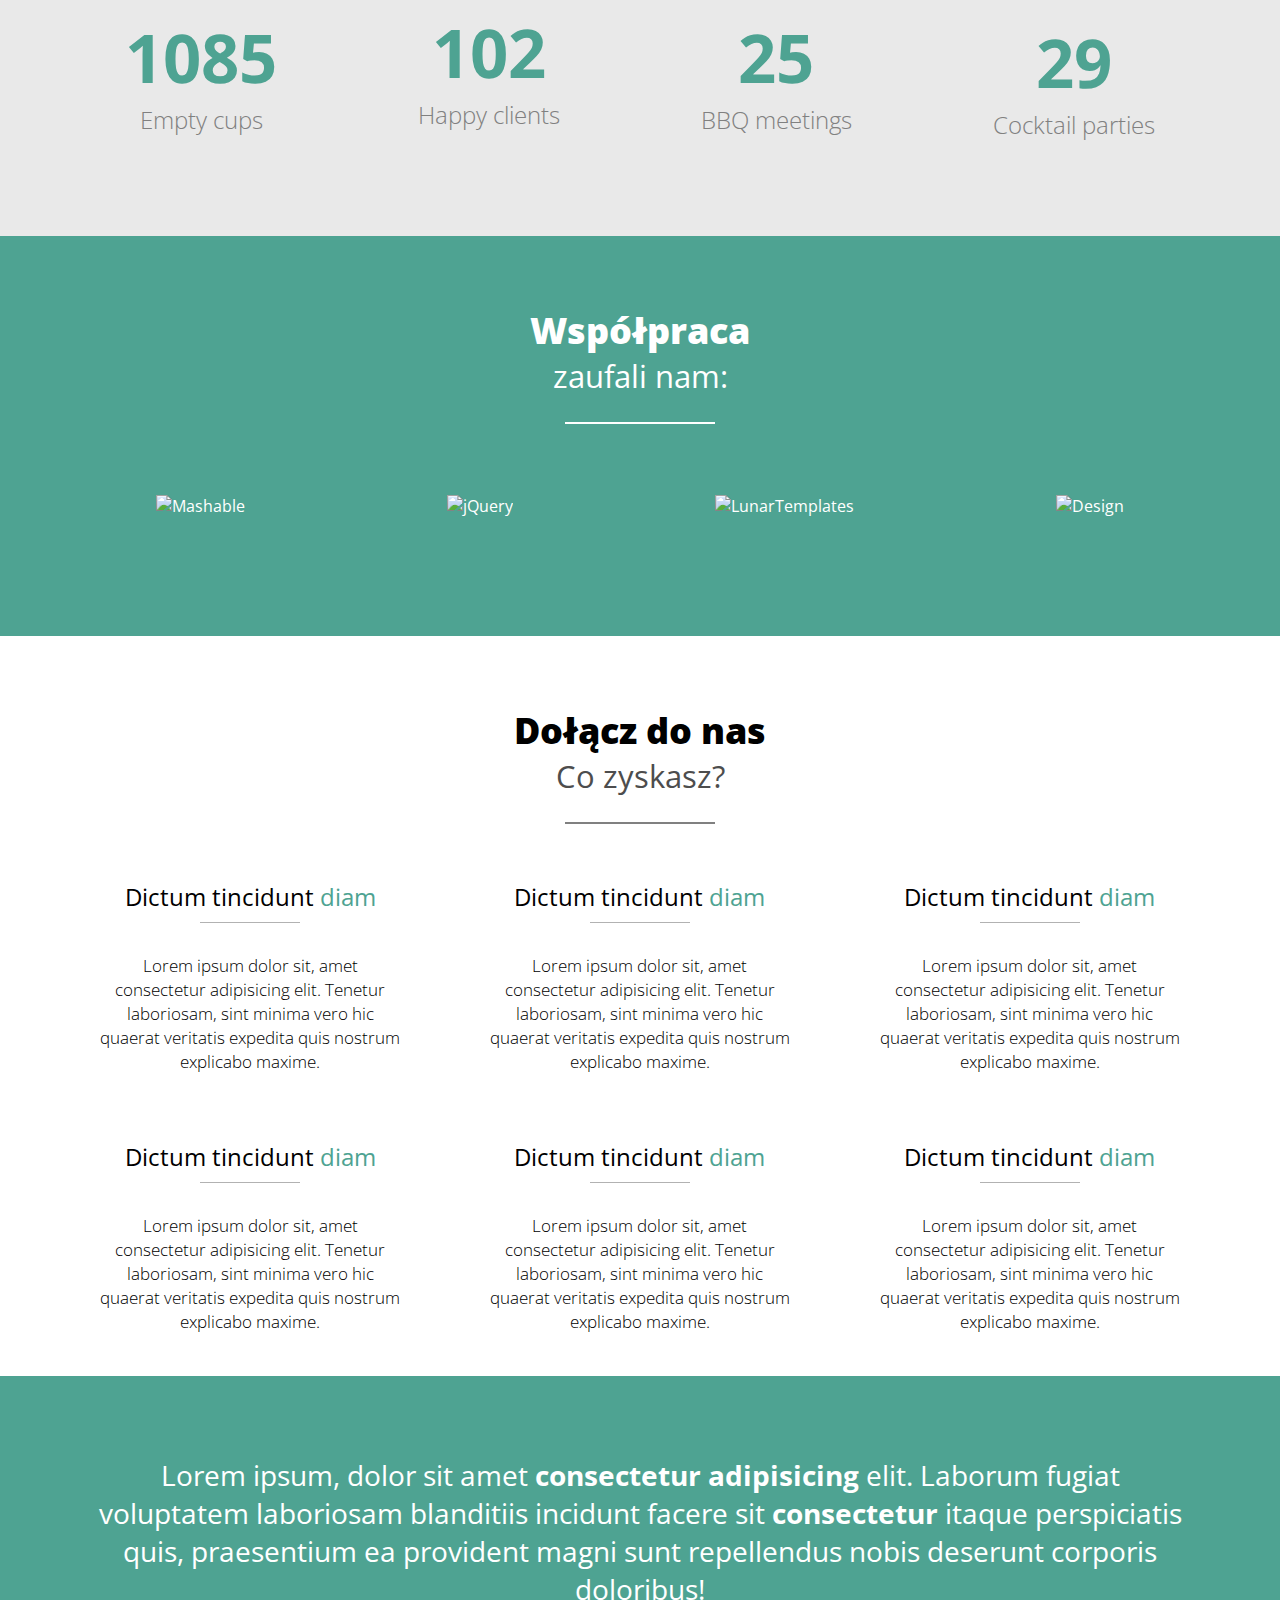
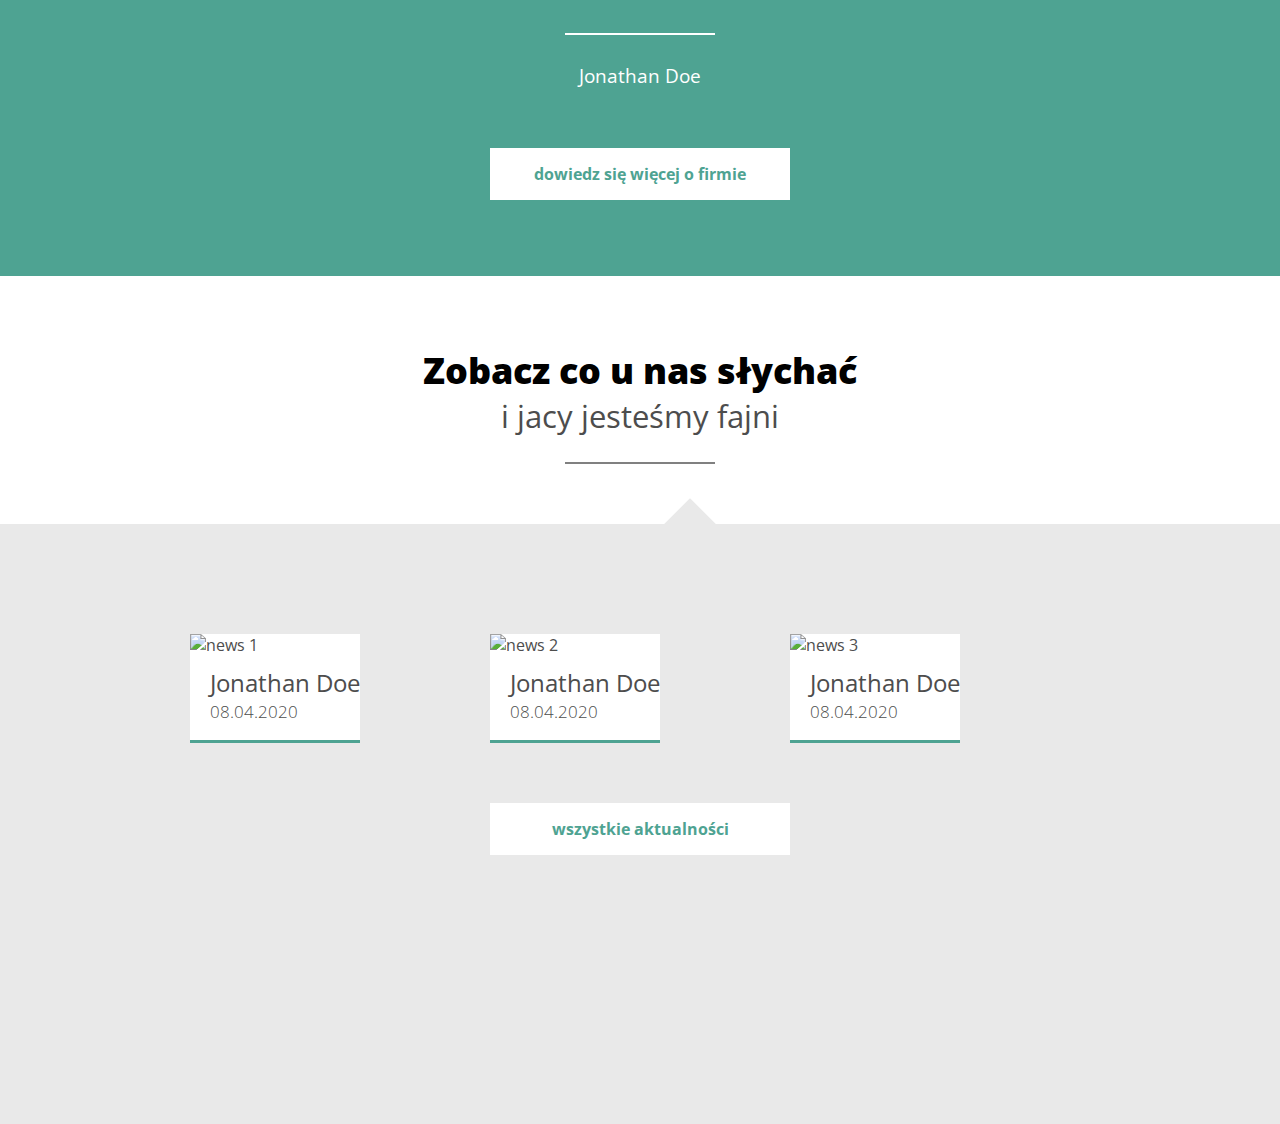
==== commit 17d30d41: "Małe zmiany" ====
--- a/index.html
+++ b/index.html
@@ -192,12 +192,7 @@
                 <a href="#" class="btn">wszystkie aktualności</a>
             </div>
         </div>
-    
-
-
 </section>
 
-
- 
 </body> 
 </html>--- a/style.css
+++ b/style.css
@@ -391,7 +391,7 @@
   div.dymek::before{
     content:'';
     position: absolute;
-    left: 46.5%;
+    left: 50%;
     top: -5px;
     width: 100px;
     height: 100px;
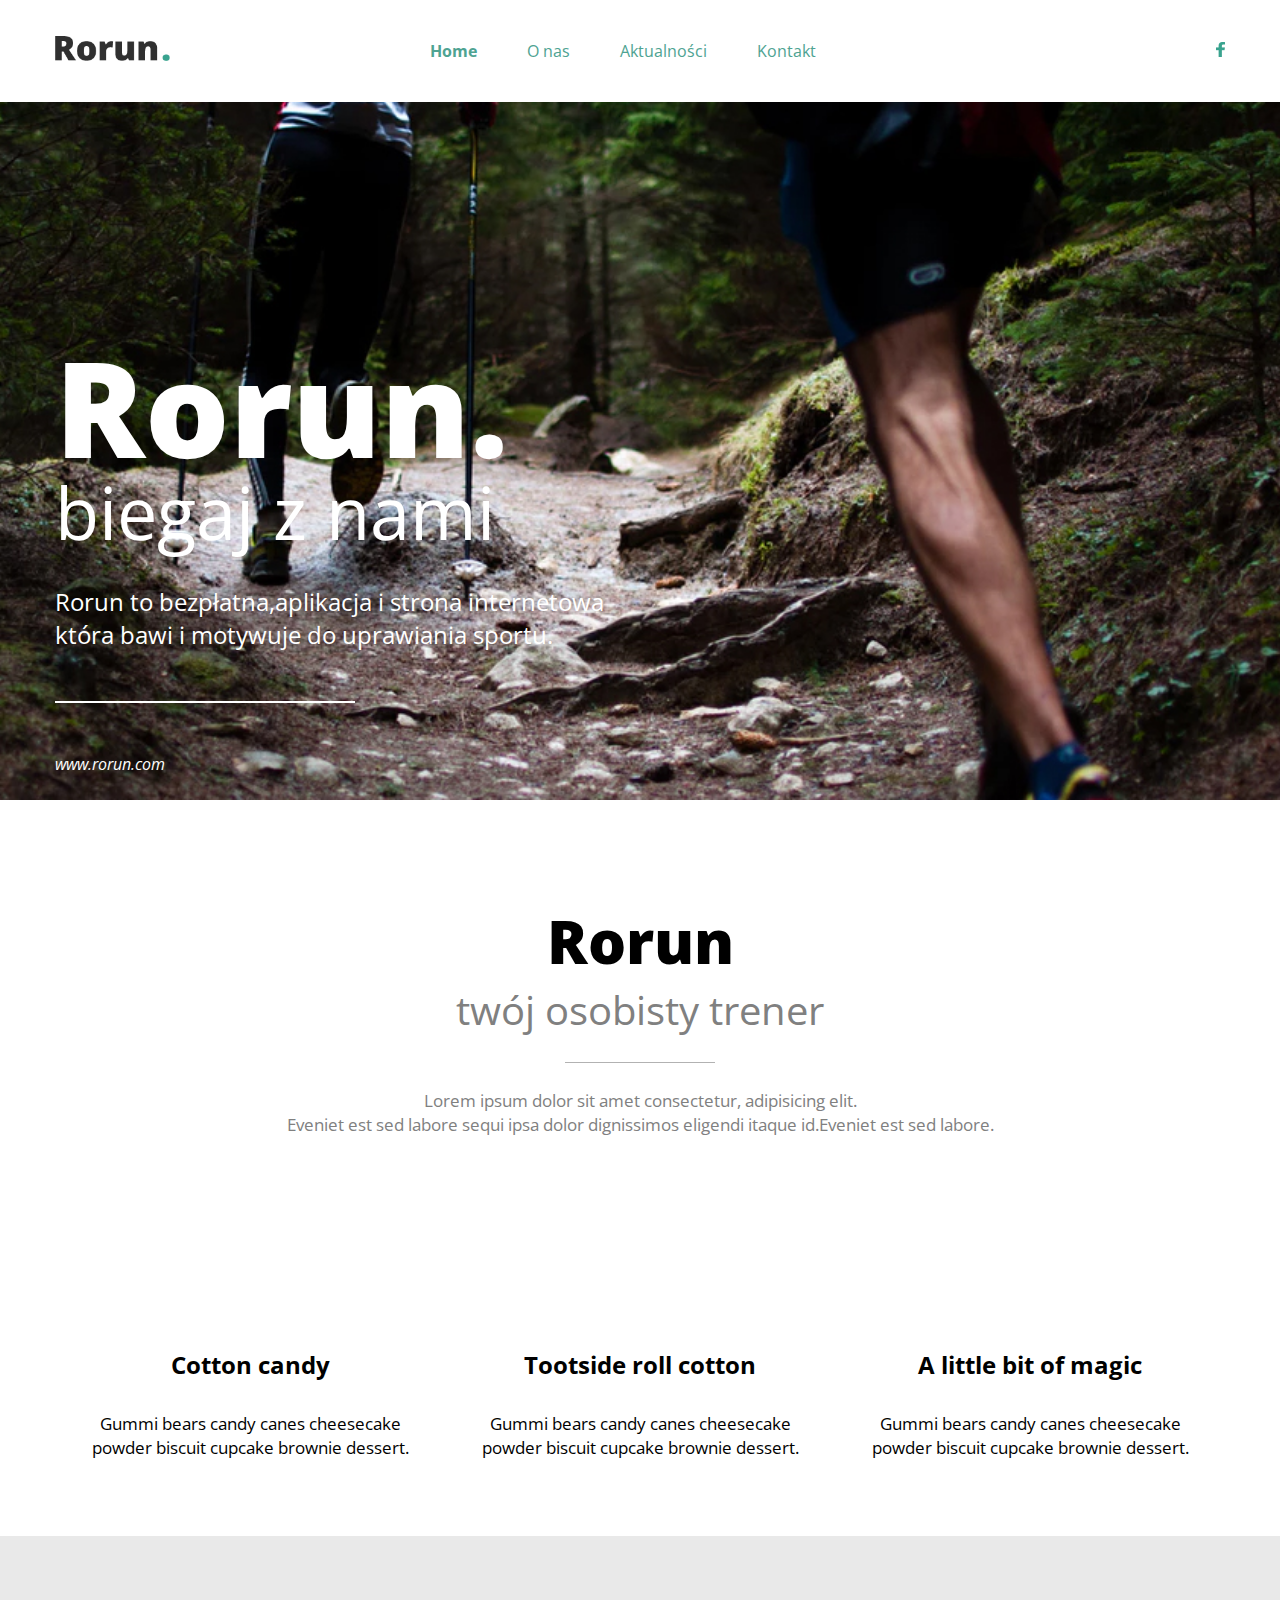
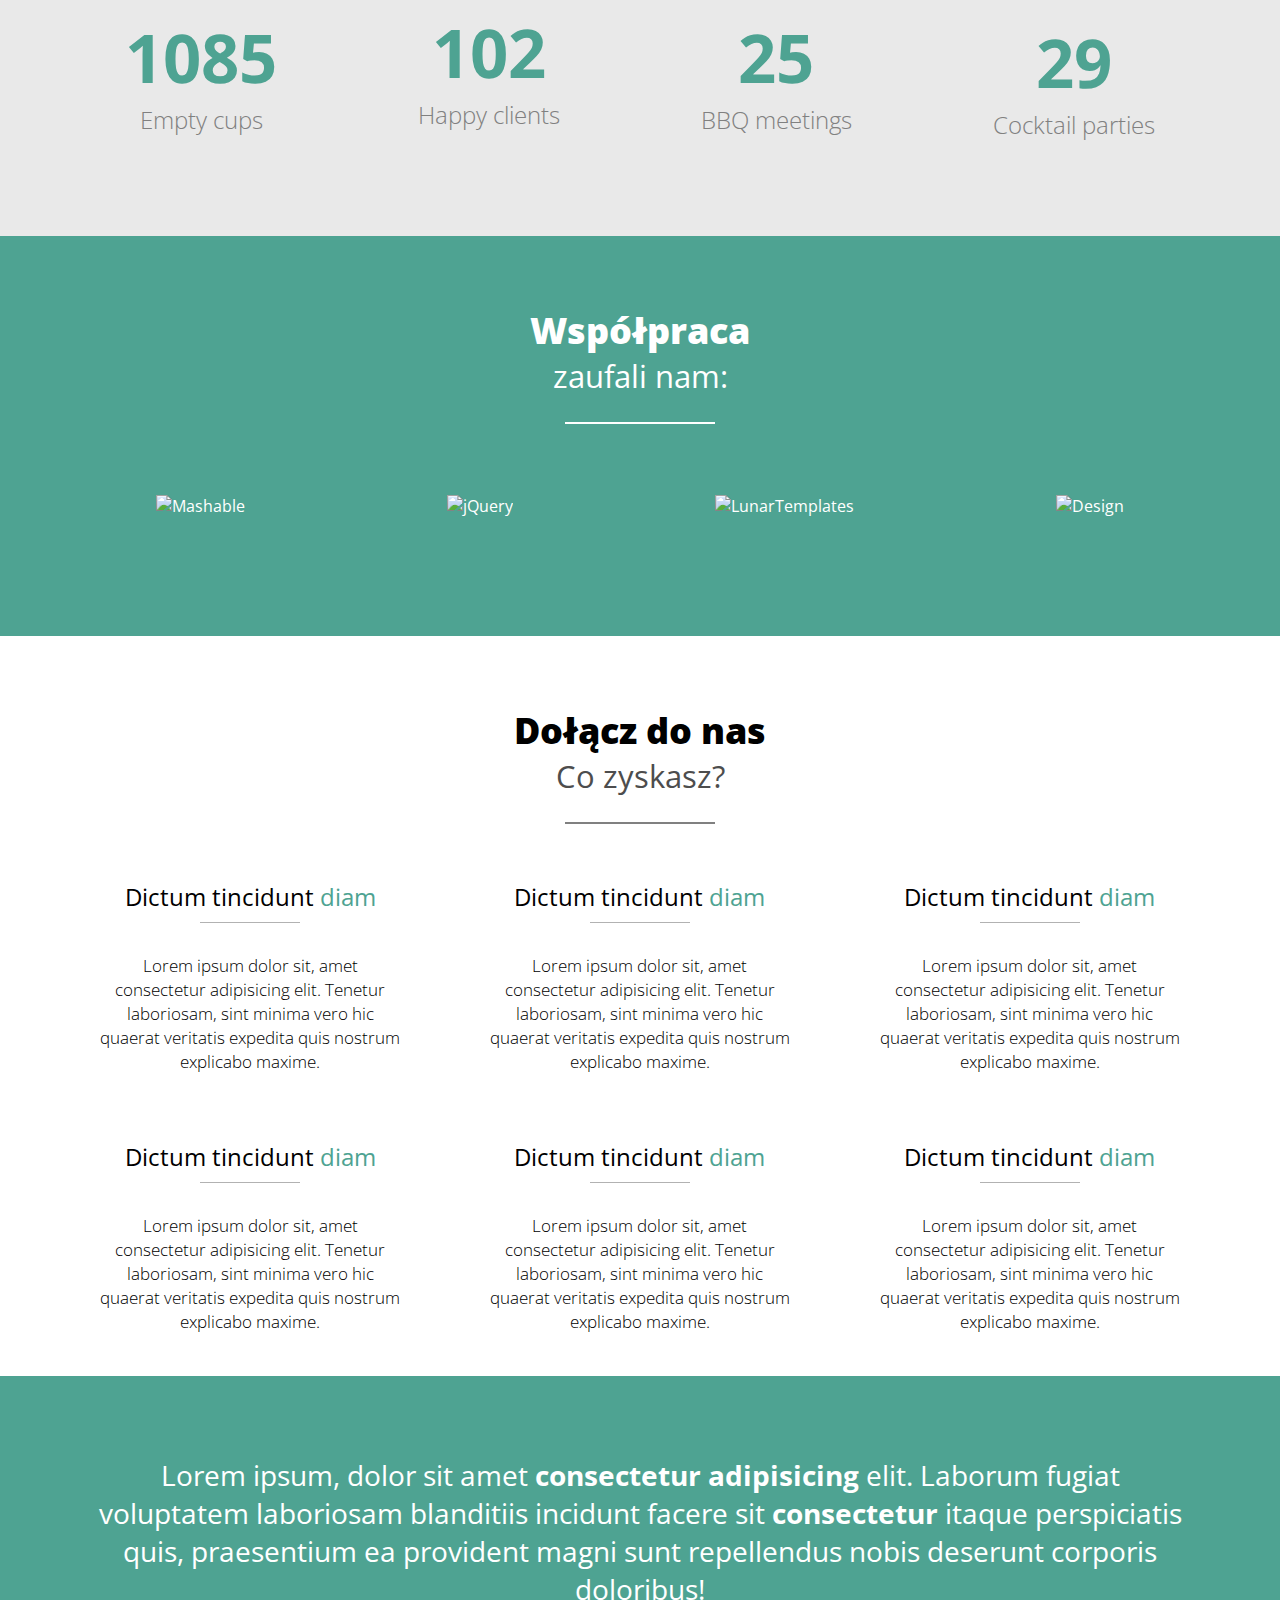
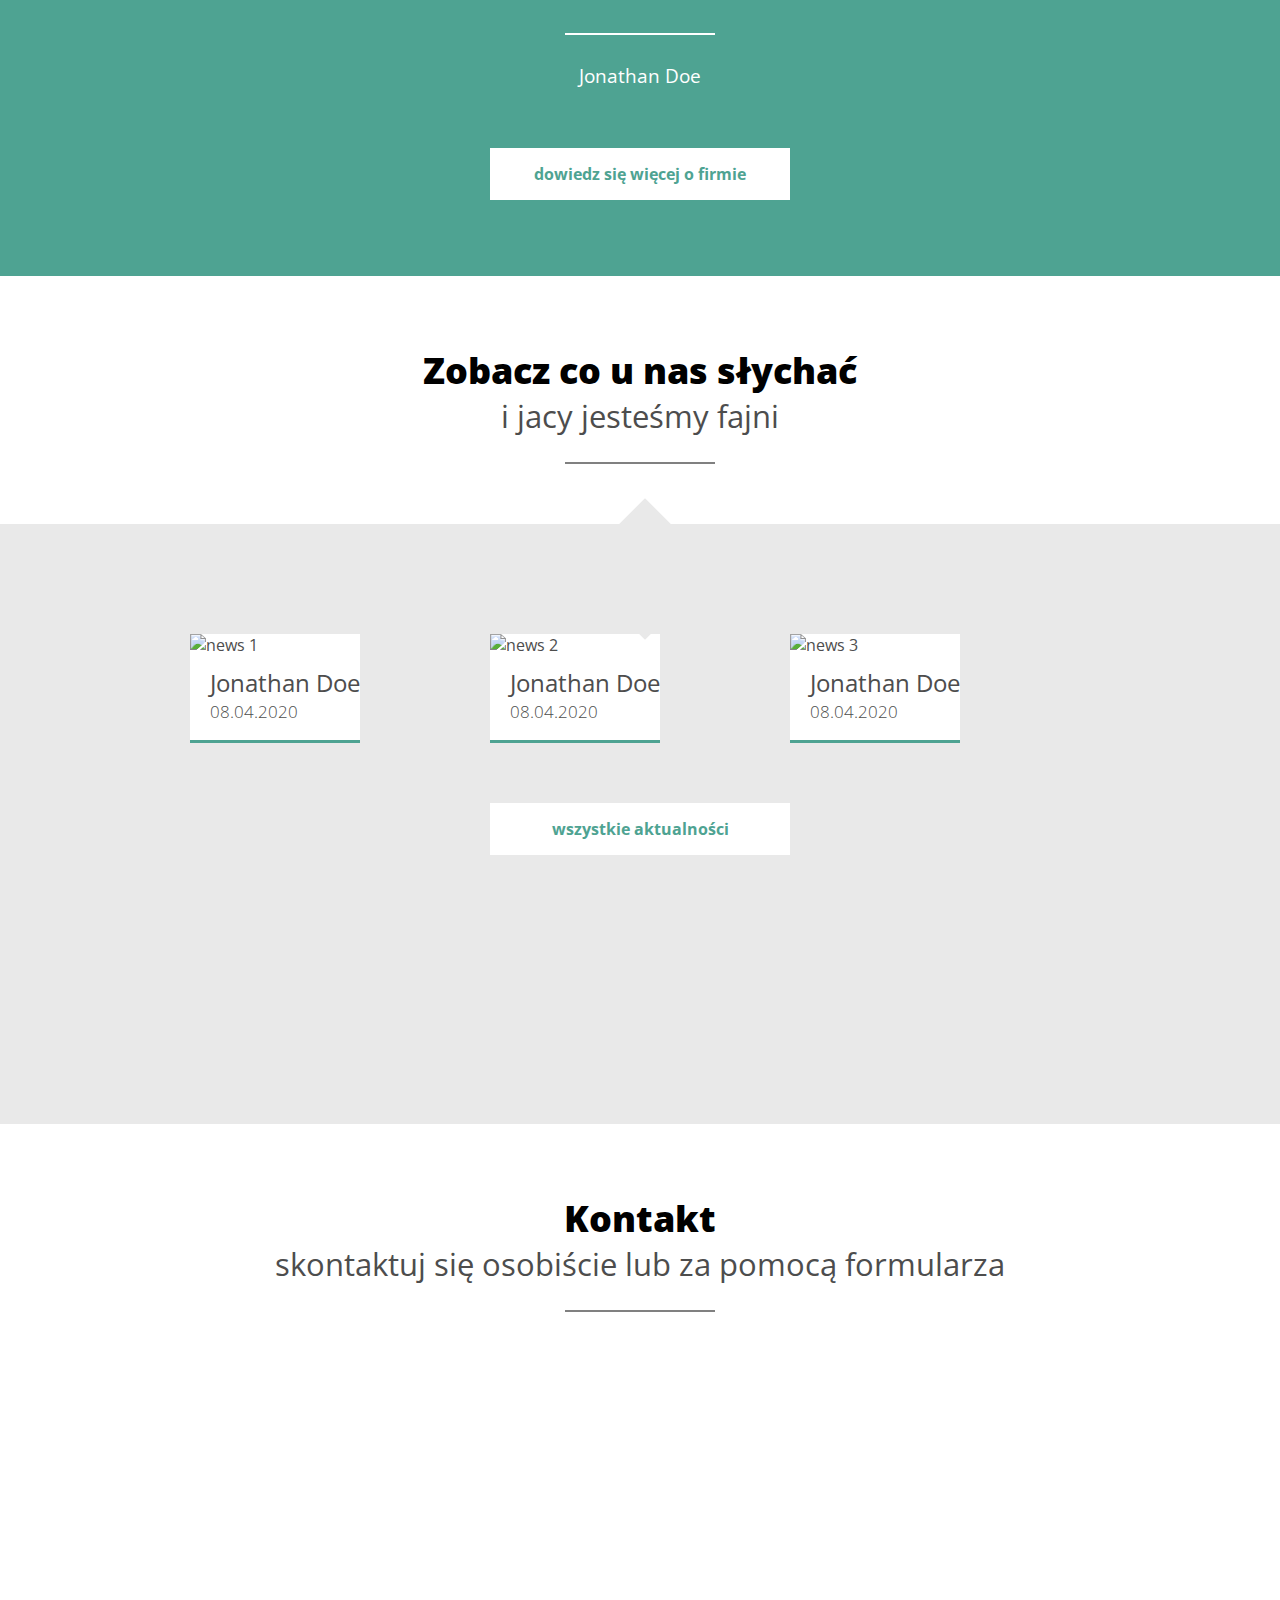
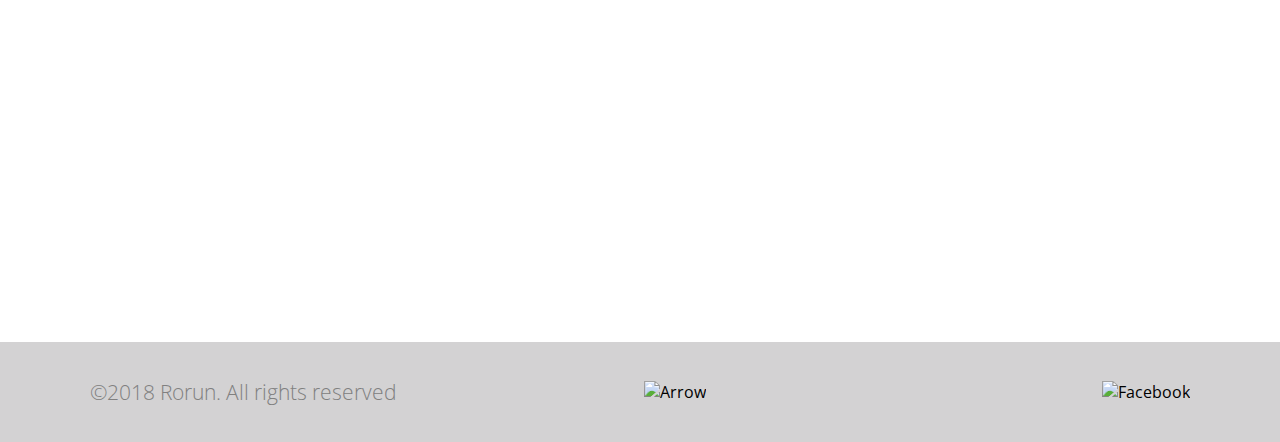
==== commit bcb11f68: "Maps" ====
--- a/index.html
+++ b/index.html
@@ -155,14 +155,13 @@
             </div>
         </div>                 
 </section>
+
 <section class="quote">
     <div class="container">
         <p>Lorem ipsum, dolor sit amet <b>consectetur adipisicing</b> elit. Laborum fugiat voluptatem laboriosam blanditiis incidunt facere sit <b>consectetur</b> itaque perspiciatis quis, praesentium ea provident magni sunt <b></b>repellendus</b> nobis deserunt corporis doloribus!</p>
         <h3>Jonathan Doe</3>
         <a href="" class="btn">dowiedz się więcej o firmie</a>
     </div>
-
-
 </section>
 
 <section class="news">
@@ -194,5 +193,34 @@
         </div>
 </section>
 
+<section class="contact">
+    <div class="container">
+        <h2>Kontakt</h2>
+        <p class="first">skontaktuj się osobiście lub za pomocą formularza</p>
+    </div>    
+    <div id="map">
+        <iframe src="https://snazzymaps.com/embed/231199" width="100%" height="600px" style="border:none;"></iframe>
+    </div>           
+        <script async defer
+        src="https://maps.googleapis.com/maps/api/js?key=AIzaSyBQ_YW0eU14Tbe9bLsssBKoEuTzDfvEUYU&callback=initMap">
+        </script>
+</section>
+
+<section class="footer">
+    <div class="container">
+        <div class="footer-item">
+            <div class="item">
+                <h6>©2018 Rorun. All rights reserved</h6>
+            </div>
+            <div class="item">
+                <img id="row" src="rorun_layout_pliki/home/up arrow.png" alt="Arrow">
+            </div>
+            <div class="item">
+                <img src="rorun_layout_pliki/home/Facebook Icon2.png" alt="Facebook">
+            </div>
+        </div>           
+    </div>
+</section>
+ 
 </body> 
 </html>--- a/style.css
+++ b/style.css
@@ -386,55 +386,109 @@
     max-width: auto;
     position: relative;
     margin-top: 60px;
-  }
-
-  div.dymek::before{
+}
+
+div.dymek::before{
     content:'';
     position: absolute;
-    left: 50%;
+    left: 46.5%;
     top: -5px;
     width: 100px;
     height: 100px;
     display: block;
     transform: rotate(45deg);
     background: inherit;
-  }
-
-  .news {
+}
+
+.news {
       text-align: center;
-  }
-
-  .news .news-wrapper {
+}
+
+.news .news-wrapper {
     display: flex;
     justify-content: space-around;
-  }
-
-  .news .news-wrapper .news-item {
+}
+
+.news .news-wrapper .news-item {
       background-color: white;
       border-bottom: 3px solid #4ea392;
-  }
-
-  .news-item {
+}
+
+.news-item {
       text-align: left;
       color: rgb(77, 77, 77);
       
-  }
-
-  .news-item h4 {
+}
+
+.news-item h4 {
     font-size: 18pt;
     margin-left: 20px;
     font-weight: 400;
     margin-top: 10px;
-  }
-
-  .news-item p {
+}
+
+.news-item p {
     font-size: 13pt;
     margin-left: 20px;
     margin-top: 0px;
     font-weight: 200;
+}
+
+.news-wrapper::after {
+      content: "";
+
+}
+
+.contact {
+    text-align: center;
+
+}
+
+.contact h2 {
+    font-weight: 800;
+    font-size: 27pt;
+    margin-bottom: 0;
+    margin-top: 0;
+    padding-top: 70px;
+}
+
+.form {
+    background-color:  rgb(233, 233, 233);
+    height: 600px;
+    width: 100%;
+}
+
+.footer {
+    width: 100%;
+    height: 100px;
+    background-color: #d3d2d3;
+}
+
+.footer h6 {
+    font-weight: 300;
+    font-size: 16pt;
+    color: gray;
+}
+
+.footer-item {
+    display: flex;
+    flex-wrap: wrap;
+    justify-content: space-between;
+    align-items: center;
+    text-align: center;
+}
+
+.item {
+    padding: 35px;
+
+}
+
+.item #row {
+    margin-right: 150px;
+}
+
+#map {
+    height: 600px;
+    width: 100%;
   }
 
-  .news-wrapper::after {
-      content: "";
-
-  }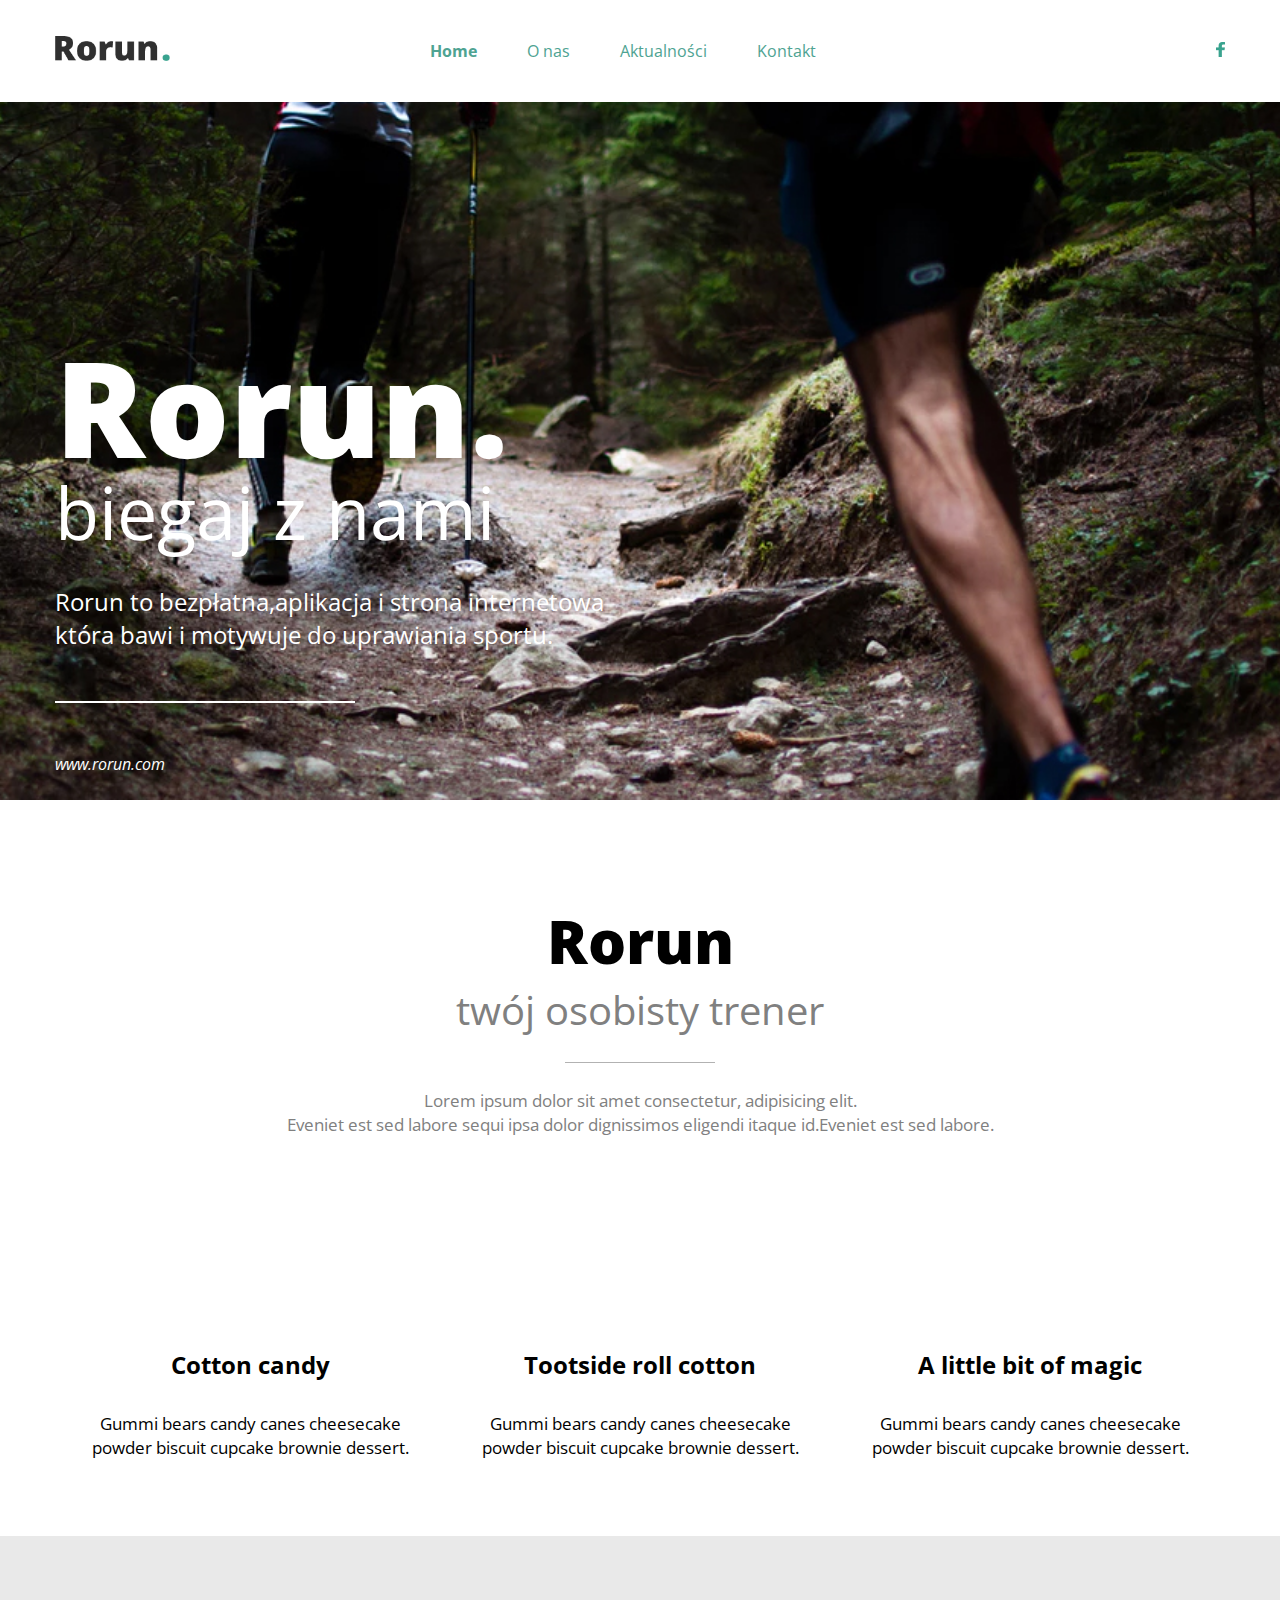
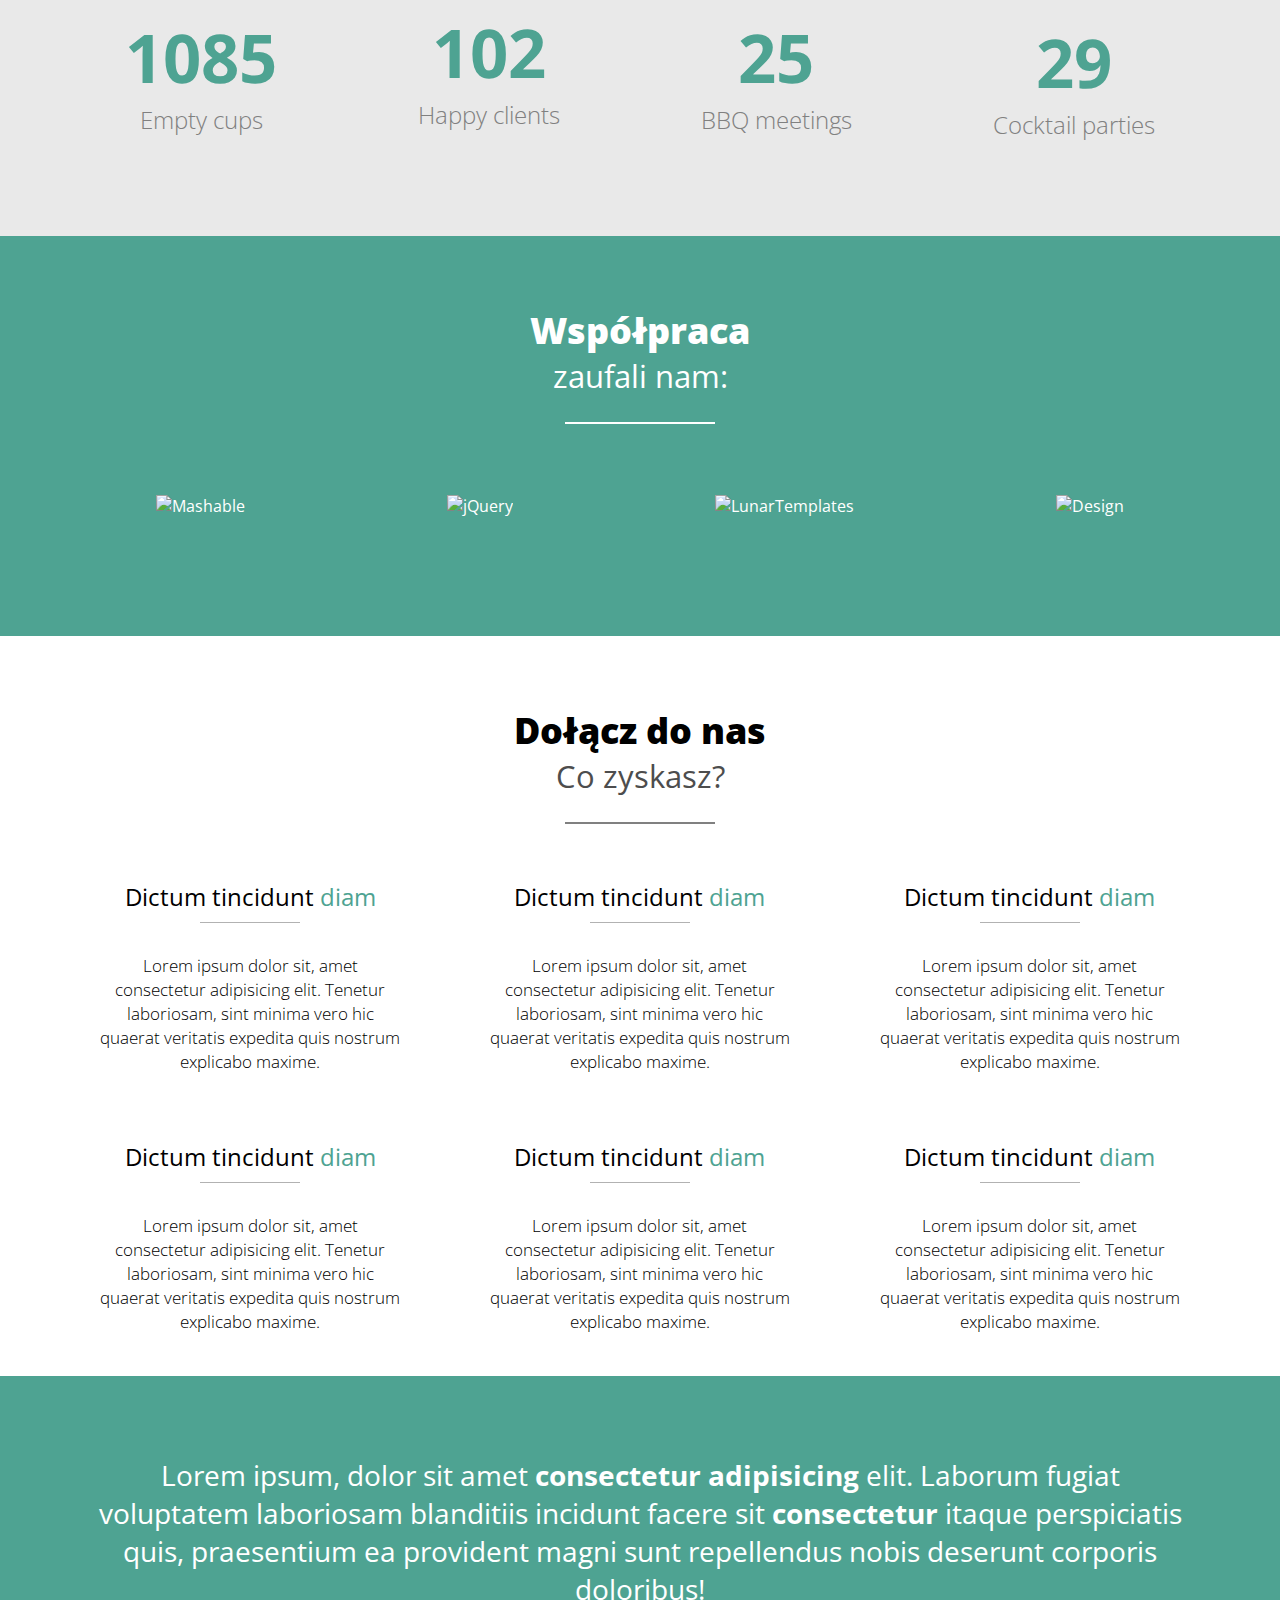
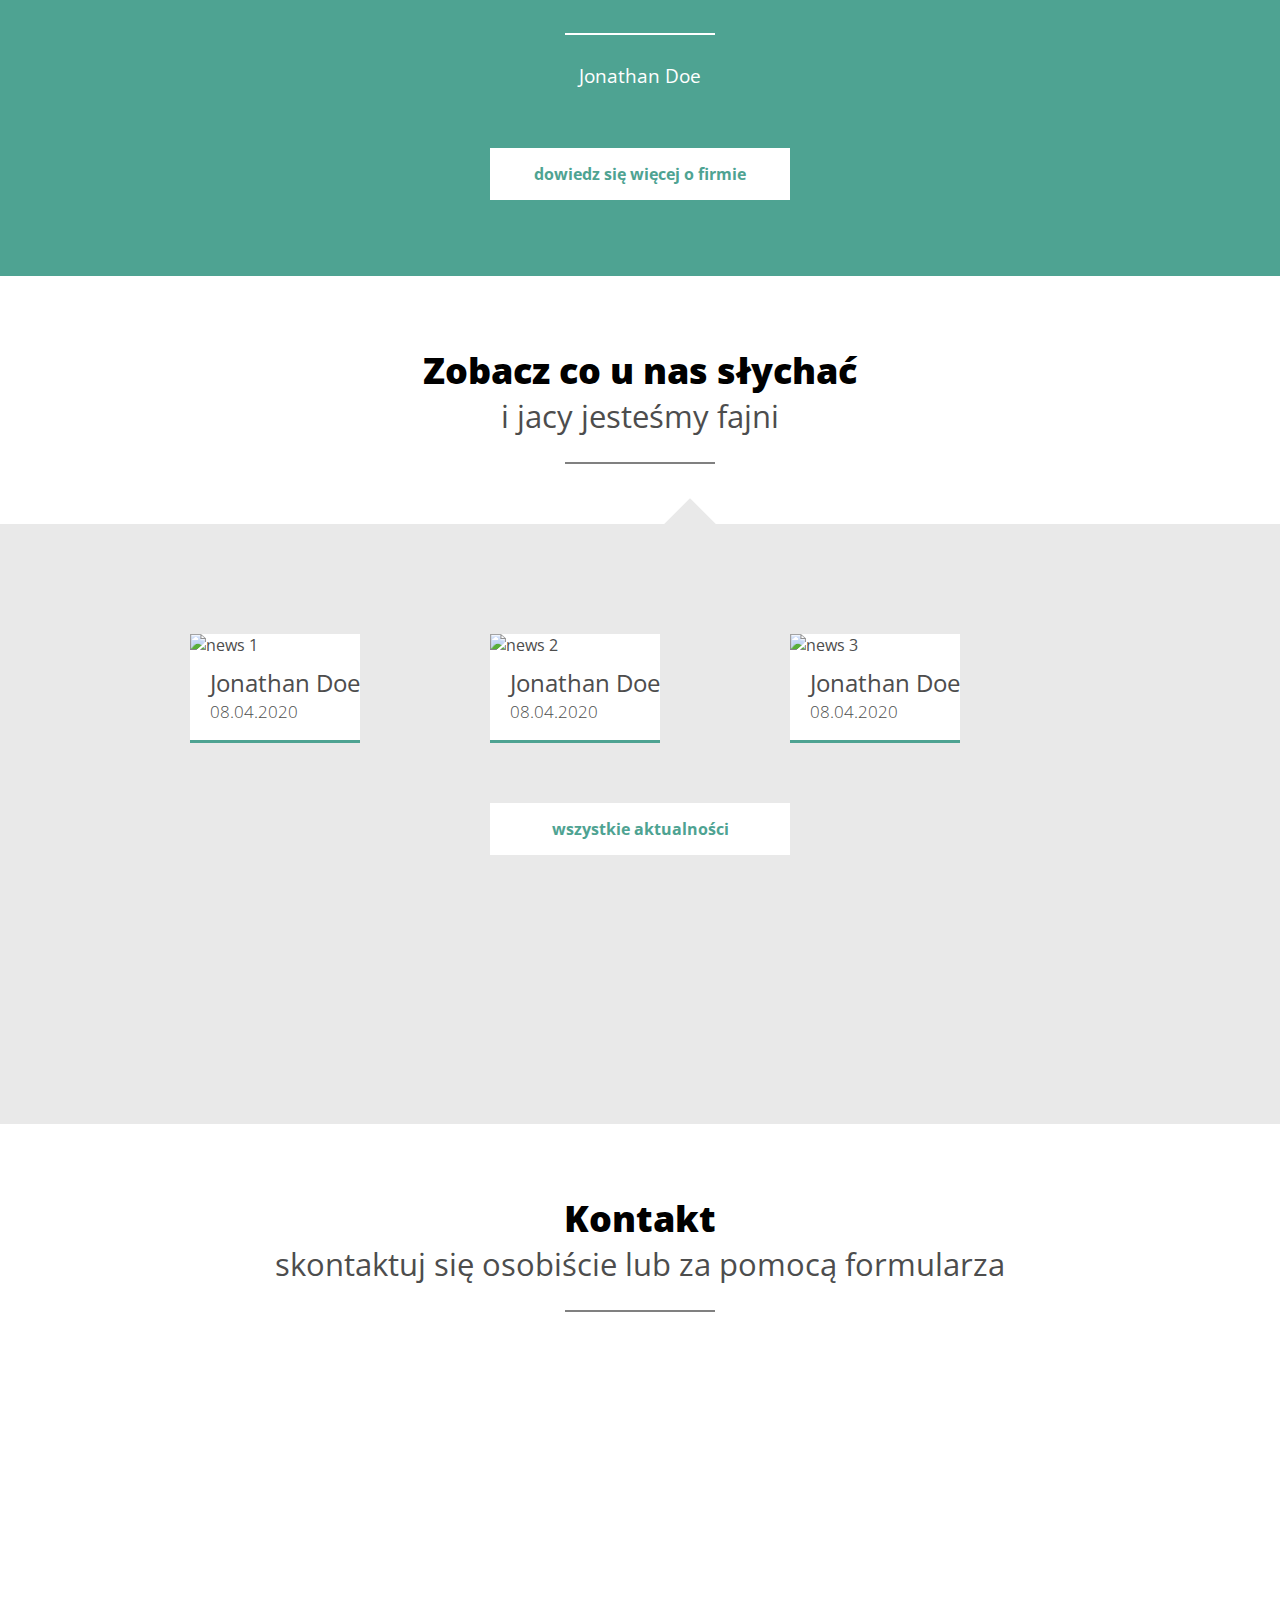
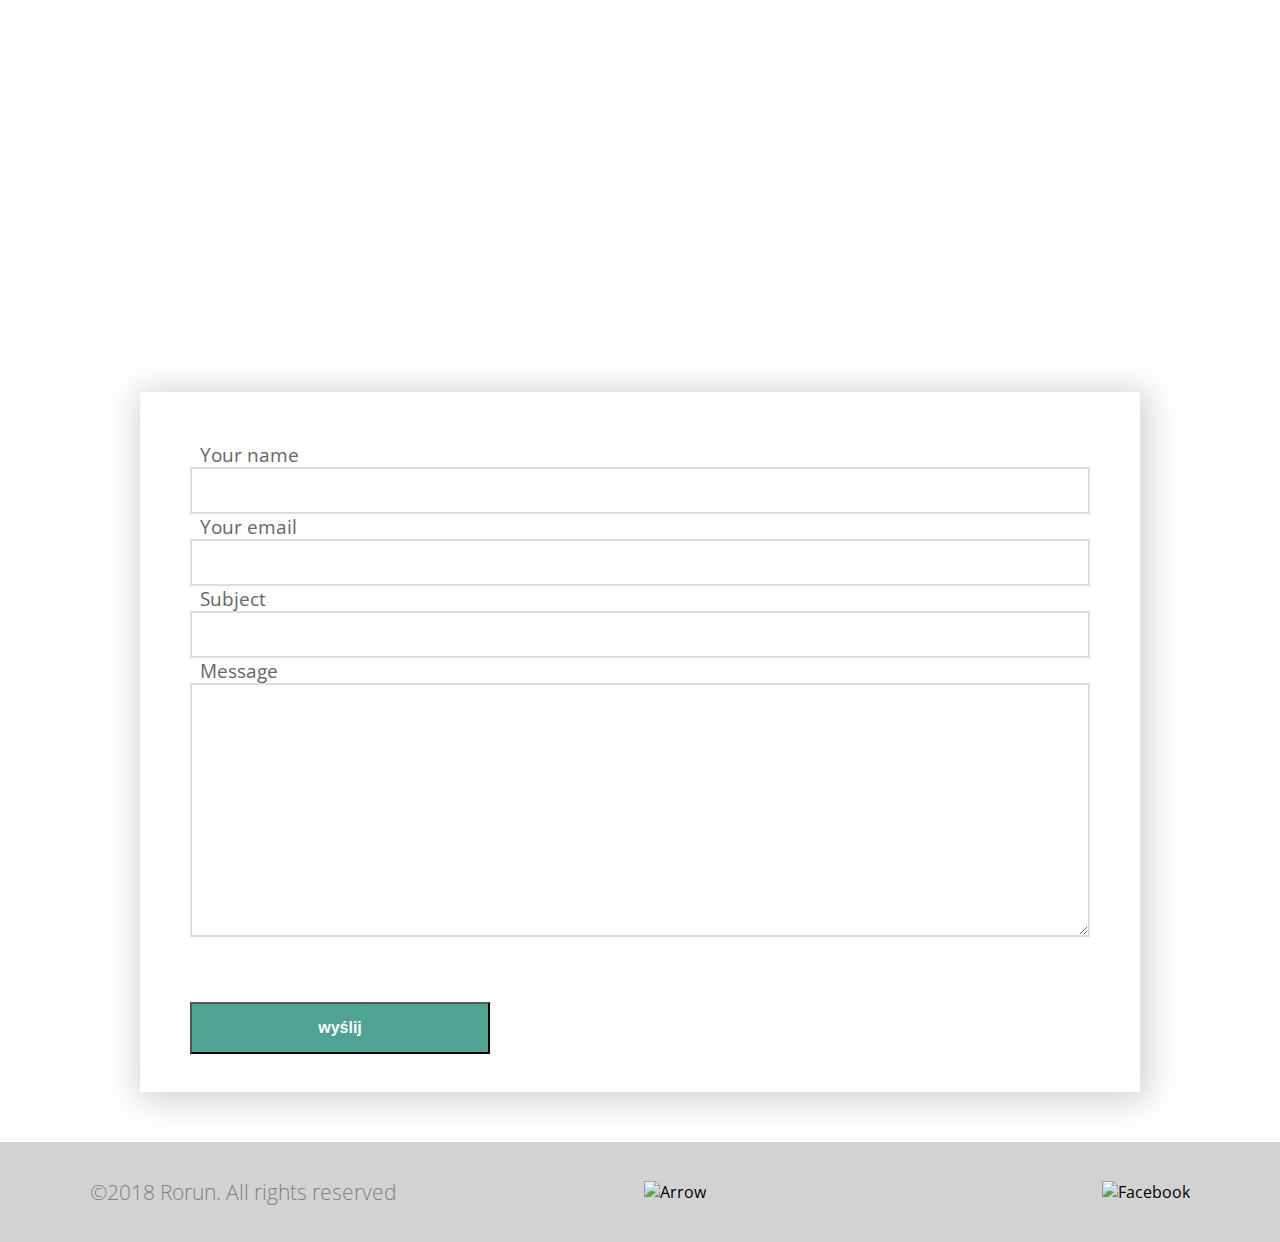
==== commit 7d367f63: "Form" ====
--- a/index.html
+++ b/index.html
@@ -206,6 +206,20 @@
         </script>
 </section>
 
+<section class="form">
+    <form name="myBasicForm">
+        <label for="name">Your name</label>
+        <input type="text" id="name"><br />
+        <label for="emailData">Your email</label>
+        <input type="email" id="emailData"><br />
+        <label for="subject">Subject</label>
+        <input type="text" id="subject"><br />
+        <label for="message">Message</label>
+        <textarea rows="10" cols="30"></textarea><br />
+        <button>wyślij</button>
+    </form>
+</section>
+
 <section class="footer">
     <div class="container">
         <div class="footer-item">
@@ -221,6 +235,8 @@
         </div>           
     </div>
 </section>
+
+
  
 </body> 
 </html>--- a/style.css
+++ b/style.css
@@ -391,7 +391,7 @@
 div.dymek::before{
     content:'';
     position: absolute;
-    left: 46.5%;
+    left: 50%;
     top: -5px;
     width: 100px;
     height: 100px;
@@ -492,3 +492,50 @@
     width: 100%;
   }
 
+  .form {
+    background-color:white;
+    height: 700px;
+    width: 1000px;
+    margin: 50px auto;
+    padding: 50px;
+    display: flex;
+    justify-content: space-around;
+    -webkit-box-shadow: 3px 3px 30px 5px rgba(204,204,204,0.9);
+    -moz-box-shadow: 3px 3px 30px 5px rgba(204,204,204,0.9);
+    box-shadow: 3px 3px 30px 5px rgba(204,204,204,0.9);
+    font-size: 14pt;
+    color: #666;
+}
+
+.form input {
+    width: 900px;
+    background-color: white;
+    color: #666;
+    border: 2px solid #ddd;
+    font-size: 20px;
+    padding: 10px;
+}
+
+.form label {
+    margin-left: 10px;
+}
+
+.form textarea {
+    width: 900px;
+    background-color: white;
+    color: #666;
+    border: 2px solid #ddd;
+    font-size: 20px;
+    padding: 10px;
+}
+
+.form button { 
+    display: block;
+    width: 300px;
+    font-weight: 700;
+    background-color: #4ea392;
+    color: white;
+    padding: 15px;
+    margin: 60px 0 0;
+    font-size: 12pt;
+}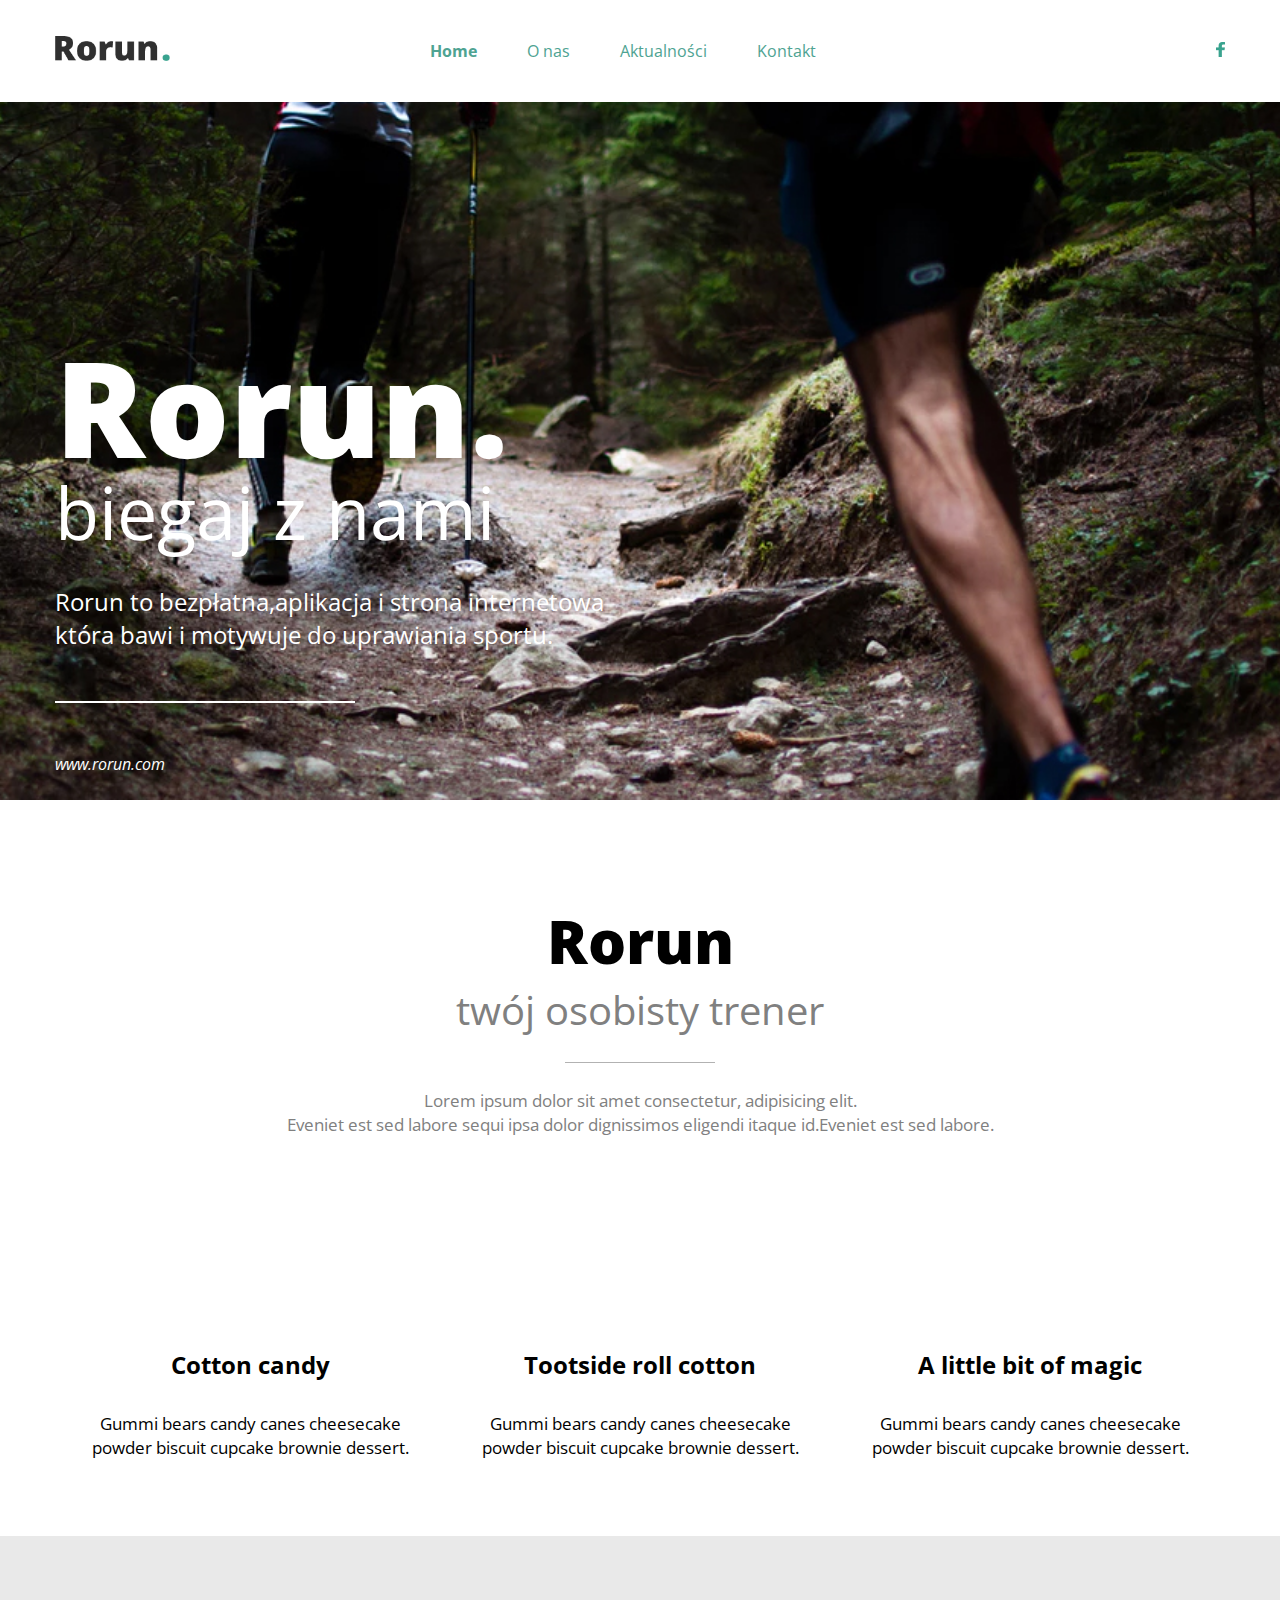
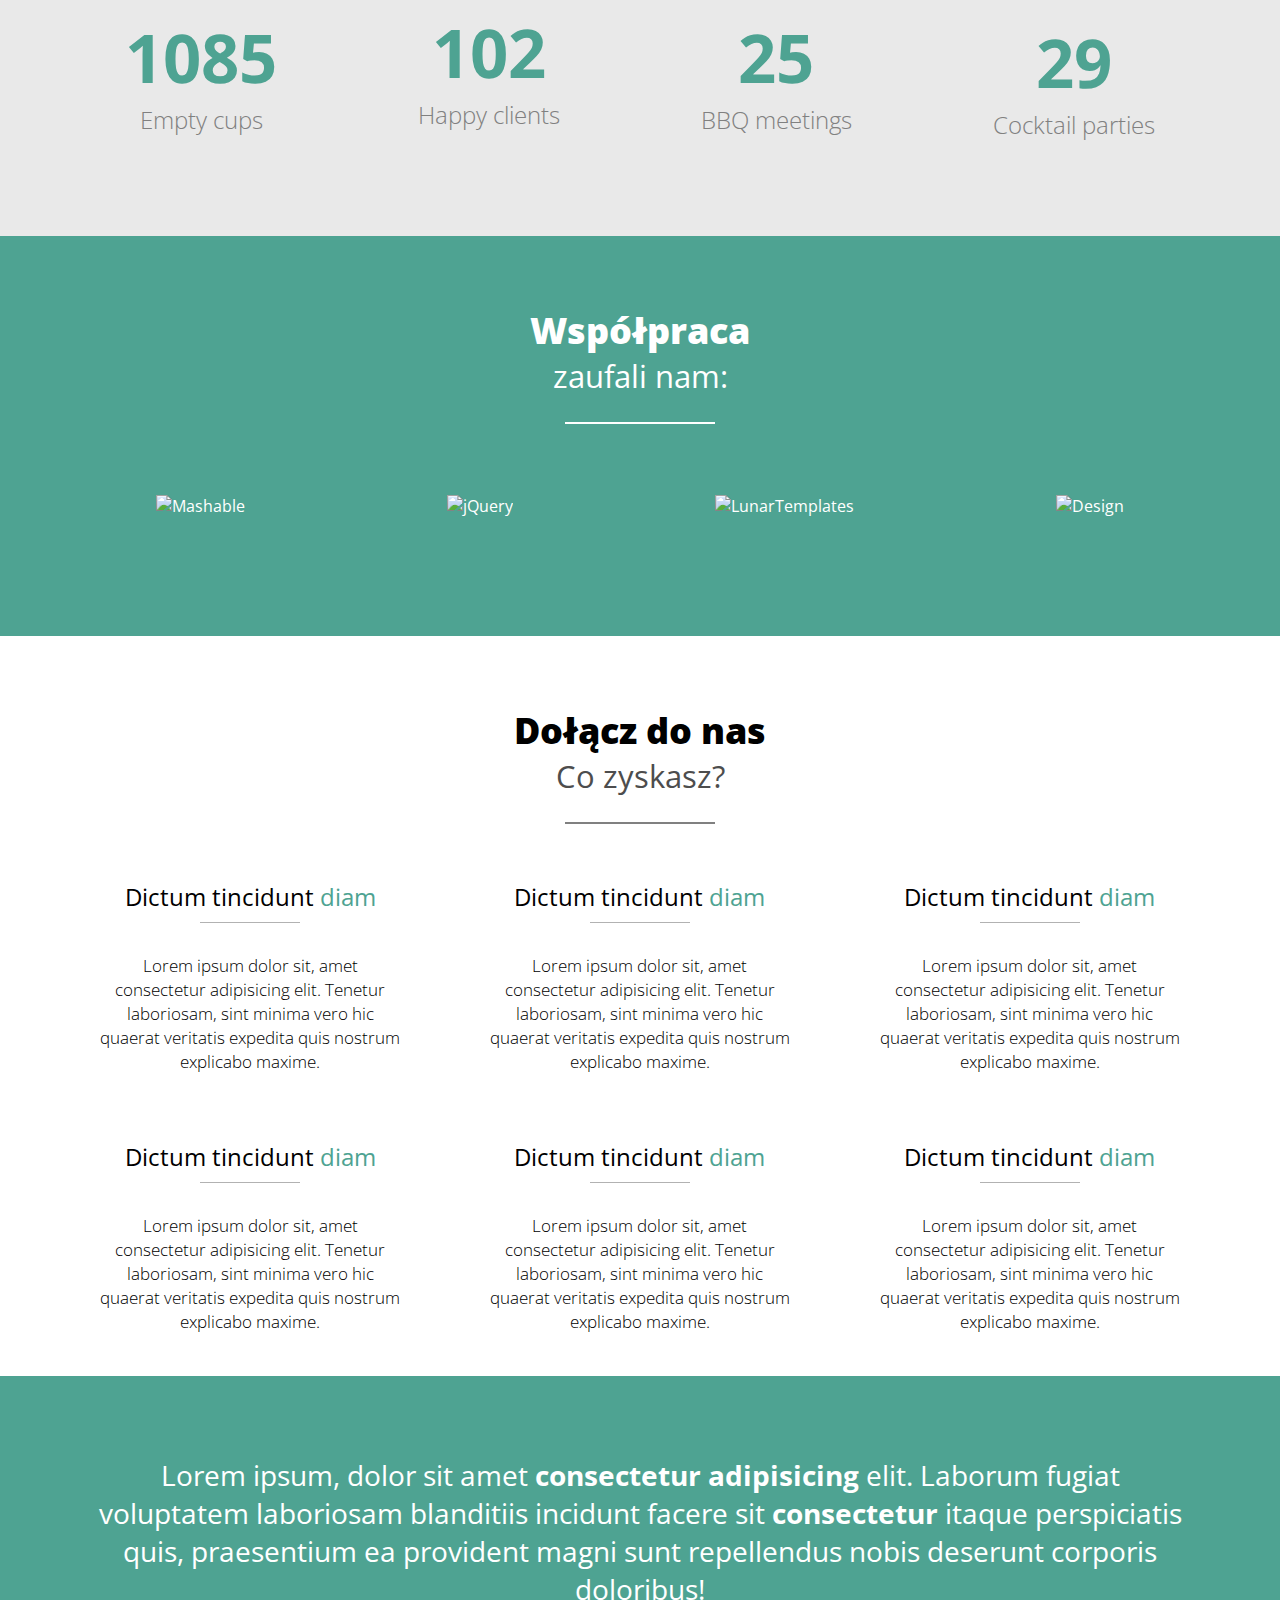
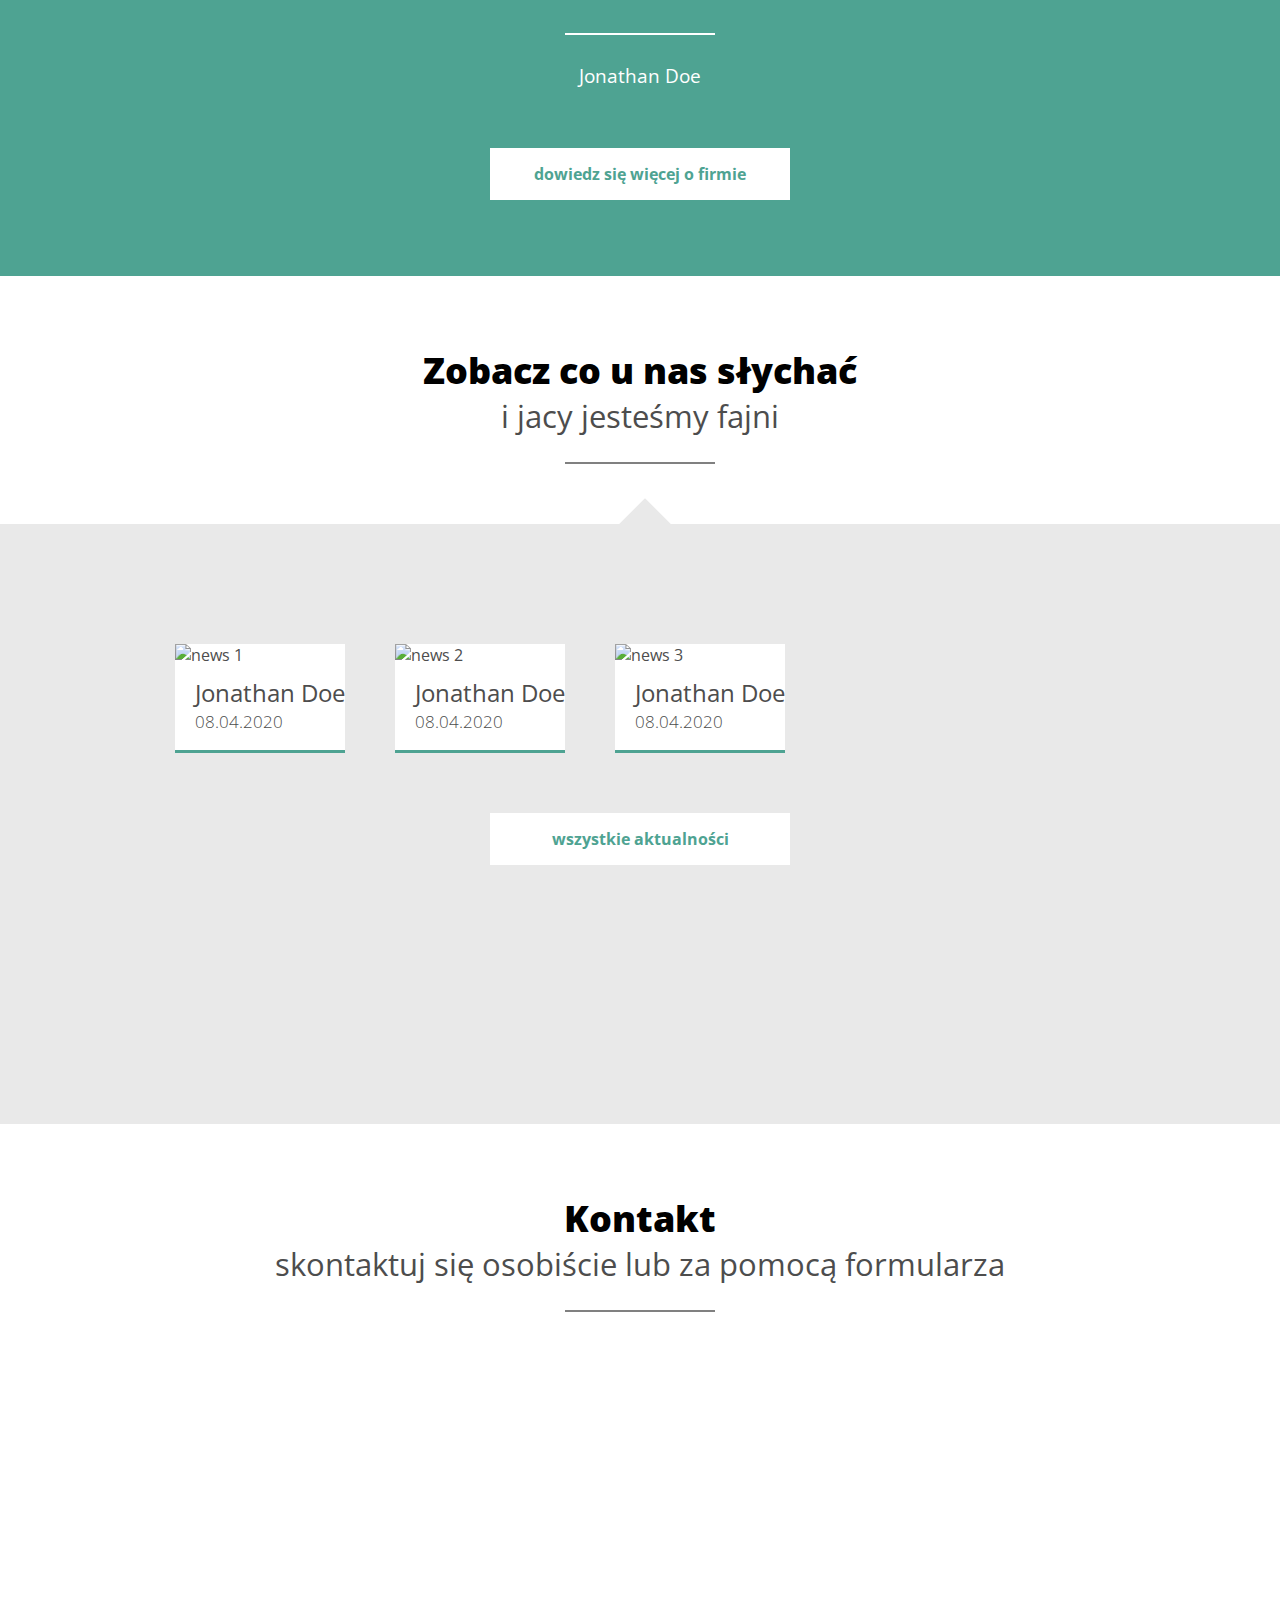
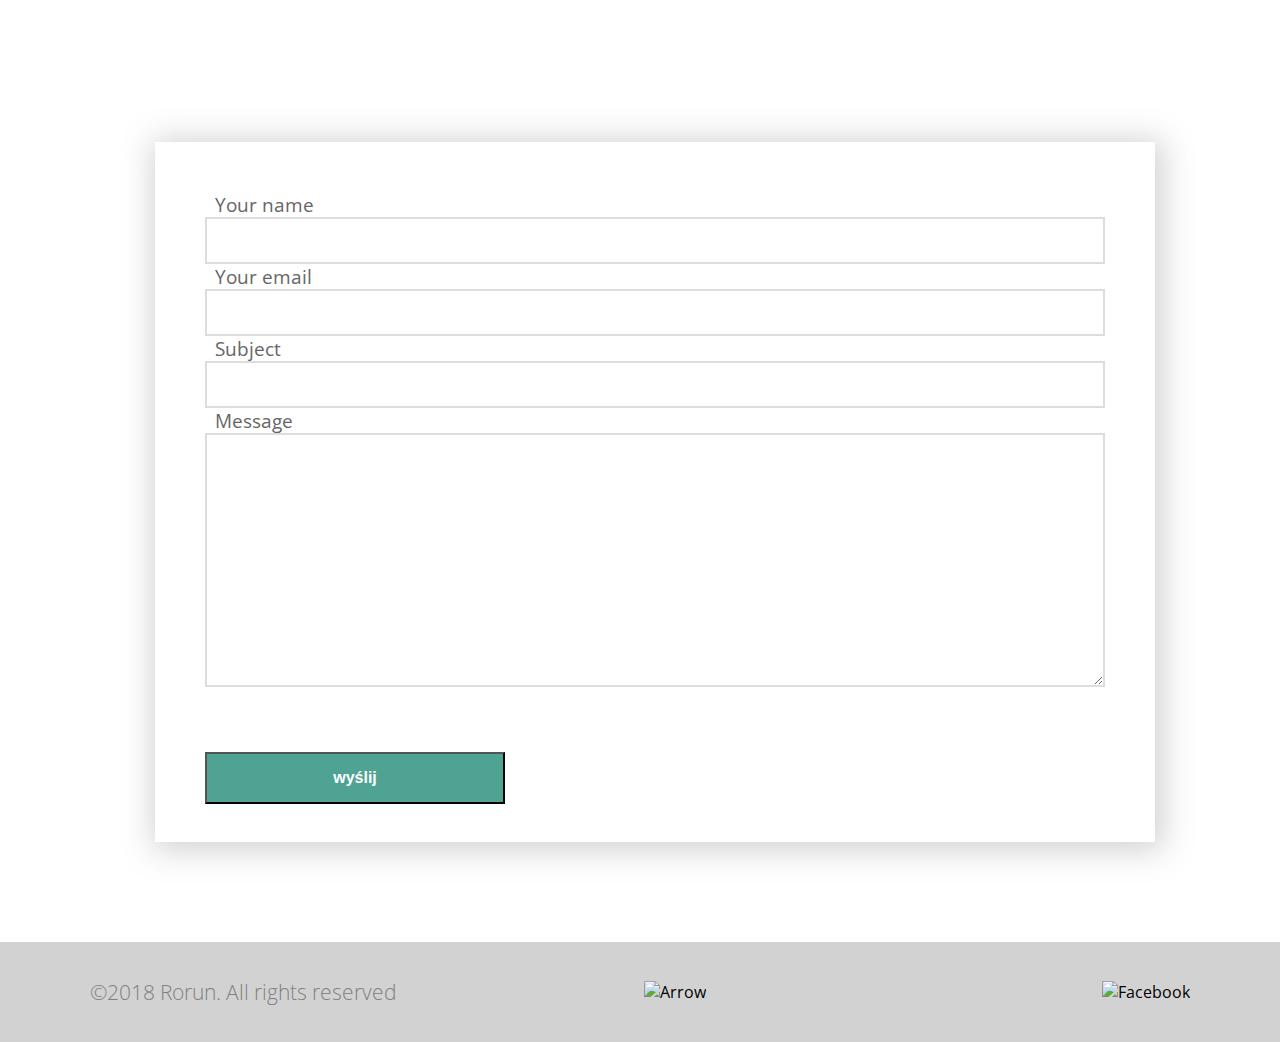
==== commit c9a2e281: "O nas 1 sekcja" ====
--- a/index.html
+++ b/index.html
@@ -18,16 +18,16 @@
             <nav> 
                 <ul> 
                     <li> 
-                        <a href="#home">Home</a> 
-                    </li> 
-                    <li> 
-                        <a href="#about">O nas</a> 
-                    </li> 
-                    <li> 
-                        <a href="#news">Aktualności</a> 
-                    </li> 
-                    <li> 
-                        <a href="#contact">Kontakt</a> 
+                        <a href="index.html">Home</a> 
+                    </li> 
+                    <li> 
+                        <a href="onas.html">O nas</a> 
+                    </li> 
+                    <li> 
+                        <a href="aktualnosci.html">Aktualności</a> 
+                    </li> 
+                    <li> 
+                        <a href="kontakt.html">Kontakt</a> 
                     </li> 
                     <li> 
                         <a href="https://facebook.com" target="_blank"> 
@@ -204,8 +204,10 @@
         <script async defer
         src="https://maps.googleapis.com/maps/api/js?key=AIzaSyBQ_YW0eU14Tbe9bLsssBKoEuTzDfvEUYU&callback=initMap">
         </script>
-</section>
-
+    <div id="background"></div>
+</section>
+
+<div class="container">
 <section class="form">
     <form name="myBasicForm">
         <label for="name">Your name</label>
@@ -219,6 +221,7 @@
         <button>wyślij</button>
     </form>
 </section>
+</div>
 
 <section class="footer">
     <div class="container">
--- a/style.css
+++ b/style.css
@@ -24,7 +24,6 @@
 
 .btn {
     display: block;
-    
     width: 300px;
     font-weight: 700;
     background-color: white;
@@ -33,6 +32,19 @@
     padding: 15px;
     margin: 60px auto 0;
     font-size: 12pt;
+}
+
+.btn-news {
+    display: block;
+    width: 300px;
+    font-weight: 700;
+    background-color: #4ea392;
+    color: white;
+    text-decoration: none;
+    padding: 15px;
+    margin: 60px auto 0;
+    font-size: 12pt;
+    text-align: center;
 }
 
 header {
@@ -41,6 +53,7 @@
     left: 0;
     width: 100%;
     background-color: #fff;
+    z-index: 3;
 }
 
 header .header {
@@ -130,6 +143,146 @@
     font-style: italic;
 }
 
+section.banner-contact {
+    background-image: url('Rorun_layout_pliki/kontakt/background_image.jpg');
+    background-repeat: no-repeat;
+    background-size: cover;
+    background-position: center;
+    color: #fff;
+    text-align: left;
+    height: 800px;
+    padding: 150px 0;
+}
+
+section.banner-contact .wrapper {
+    padding-top: 200px;
+}
+
+section.banner-contact h1 {
+    font-size: 100pt;
+    line-height: 85pt;
+    font-weight: 800;
+}
+
+section.banner-contact h2 {
+    font-size: 54pt;
+    font-weight: 400;
+}
+
+section.banner-contact .description {
+    font-size: 18pt;
+    font-weight: 400;
+}
+
+
+section.banner-contact .description::after {
+    display: block;
+    content: "";
+    width: 300px;
+    max-width: 100%;
+    height: 2px;
+    background-color: white;
+    margin: 50px 0 ;
+}
+
+section.banner-contact .adress {
+    font-style: italic;
+}
+
+
+section.banner-about {
+    background-image: url('Rorun_layout_pliki/o nas/background_image.jpg');
+    background-repeat: no-repeat;
+    background-size: cover;
+    background-position: center;
+    color: #fff;
+    text-align: left;
+    height: 800px;
+    padding: 150px 0;
+}
+
+section.banner-about .wrapper {
+    padding-top: 200px;
+}
+
+section.banner-about h1 {
+    font-size: 100pt;
+    line-height: 85pt;
+    font-weight: 800;
+}
+
+section.banner-about h2 {
+    font-size: 54pt;
+    font-weight: 400;
+}
+
+section.banner-about .description {
+    font-size: 18pt;
+    font-weight: 400;
+}
+
+
+section.banner-about .description::after {
+    display: block;
+    content: "";
+    width: 300px;
+    max-width: 100%;
+    height: 2px;
+    background-color: white;
+    margin: 50px 0 ;
+}
+
+section.banner-about .adress {
+    font-style: italic;
+}
+
+
+section.banner-aktualnosci {
+    background-image: url('Rorun_layout_pliki/aktualnosci/background_image.jpg');
+    background-repeat: no-repeat;
+    background-size: cover;
+    background-position: center;
+    color: #fff;
+    text-align: left;
+    height: 800px;
+    padding: 150px 0;
+}
+
+section.banner-aktualnosci .wrapper {
+    padding-top: 200px;
+}
+
+section.banner-aktualnosci h1 {
+    font-size: 100pt;
+    line-height: 85pt;
+    font-weight: 800;
+}
+
+section.banner-aktualnosci h2 {
+    font-size: 54pt;
+    font-weight: 400;
+}
+
+section.banner-aktualnosci .description {
+    font-size: 18pt;
+    font-weight: 400;
+}
+
+
+section.banner-aktualnosci .description::after {
+    display: block;
+    content: "";
+    width: 300px;
+    max-width: 100%;
+    height: 2px;
+    background-color: white;
+    margin: 50px 0 ;
+}
+
+section.banner-aktualnosci .adress {
+    font-style: italic;
+}
+
 .sentence {
     margin: 100px 0;
     text-align: center;
@@ -365,17 +518,20 @@
     padding: 0;
 }
 
-.news {
-    text-align: center;
-
-}
-
 .news h2 {
     font-weight: 800;
     font-size: 27pt;
     margin-bottom: 0;
     margin-top: 0;
     padding-top: 70px;
+}
+
+.news-box {
+    padding: 10px;
+    background: white;
+    height: 900px;
+    max-width: auto;
+    margin-top: -40px;
 }
 
 
@@ -386,12 +542,13 @@
     max-width: auto;
     position: relative;
     margin-top: 60px;
+    z-index: 1;
 }
 
 div.dymek::before{
     content:'';
     position: absolute;
-    left: 50%;
+    left: 46.5%;
     top: -5px;
     width: 100px;
     height: 100px;
@@ -404,20 +561,29 @@
       text-align: center;
 }
 
-.news .news-wrapper {
-    display: flex;
-    justify-content: space-around;
-}
-
-.news .news-wrapper .news-item {
+.news-wrapper {
+    display: flex;
+    align-content: space-around;
+    flex-wrap: wrap;
+    
+}
+
+.news-wrapper .news-item {
       background-color: white;
       border-bottom: 3px solid #4ea392;
-}
-
-.news-item {
       text-align: left;
       color: rgb(77, 77, 77);
-      
+      margin-top: 10px;
+      margin-left: 50px;
+}
+
+.news-wrapper .news-box-item {
+    background-color: white;
+    border-bottom: 3px solid #4ea392;
+    text-align: left;
+    color: rgb(77, 77, 77);
+    margin-top: 30px;
+    margin-left: 70px;
 }
 
 .news-item h4 {
@@ -428,6 +594,20 @@
 }
 
 .news-item p {
+    font-size: 13pt;
+    margin-left: 20px;
+    margin-top: 0px;
+    font-weight: 200;
+}
+
+.news-box-item h4 {
+    font-size: 18pt;
+    margin-left: 20px;
+    font-weight: 400;
+    margin-top: 10px;
+}
+
+.news-box-item p {
     font-size: 13pt;
     margin-left: 20px;
     margin-top: 0px;
@@ -452,12 +632,6 @@
     padding-top: 70px;
 }
 
-.form {
-    background-color:  rgb(233, 233, 233);
-    height: 600px;
-    width: 100%;
-}
-
 .footer {
     width: 100%;
     height: 100px;
@@ -490,13 +664,17 @@
 #map {
     height: 600px;
     width: 100%;
+    position: relative;
+    z-index: 0;
   }
 
   .form {
     background-color:white;
     height: 700px;
     width: 1000px;
-    margin: 50px auto;
+    margin-top: -800px;
+    margin-left: 100px;
+    margin-right: 100px;
     padding: 50px;
     display: flex;
     justify-content: space-around;
@@ -505,6 +683,42 @@
     box-shadow: 3px 3px 30px 5px rgba(204,204,204,0.9);
     font-size: 14pt;
     color: #666;
+    position: absolute;
+    z-index: 1;
+}
+
+#map-contact {
+    height: 600px;
+    width: 100%;
+    position: relative;
+    z-index: 0;
+}
+
+.contact #background {
+    color: rgb(233, 233, 233);
+    height: 600px;
+    width: 100%;
+}
+
+  .form-contact {
+    background-color:white;
+    height: 700px;
+    width: 1000px;
+    margin-top: -800px;
+    margin-left: 100px;
+    margin-right: 100px;
+    padding-left: 50px;
+    padding-top: 25px;
+    display: flex;
+    justify-content: space-around;
+    align-items: center;
+    -webkit-box-shadow: 3px 3px 30px 5px rgba(204,204,204,0.9);
+    -moz-box-shadow: 3px 3px 30px 5px rgba(204,204,204,0.9);
+    box-shadow: 3px 3px 30px 5px rgba(204,204,204,0.9);
+    font-size: 14pt;
+    color: #666;
+    position: absolute;
+    z-index: 1;
 }
 
 .form input {
@@ -518,6 +732,7 @@
 
 .form label {
     margin-left: 10px;
+    margin-top: 10px;
 }
 
 .form textarea {
@@ -538,4 +753,152 @@
     padding: 15px;
     margin: 60px 0 0;
     font-size: 12pt;
-}+}
+
+
+.form-contact input {
+    display: flex;
+    justify-content: flex-start;
+    width: 450px;
+    background-color: white;
+    color: #666;
+    border: 2px solid #ddd;
+    font-size: 20px;
+    padding: 10px;
+    margin-top: 3px;
+}
+
+.form-contact label {
+    margin-left: 10px;    
+}
+
+.form-contact label::after {
+    content:'required';
+    font-size: 12pt;
+    color: #4ea392;
+    width: 100px;
+    height: 100px;
+    margin-left: 274px;
+}
+
+.form-contact .subject::after {
+    display: none;
+}
+
+.form-contact .message::after {
+    margin-left: 293px;
+}
+
+.form-contact textarea {
+    display: flex;
+    width: 450px;
+    background-color: white;
+    color: #666;
+    border: 2px solid #ddd;
+    font-size: 20px;
+    padding: 10px;
+    margin-top: 3px;
+}
+
+.form-contact button { 
+    display: block;
+    width: 300px;
+    font-weight: 700;
+    background-color: #4ea392;
+    color: white;
+    padding: 15px;
+    font-size: 12pt;
+}
+
+.form-contact .text {
+    margin-bottom: 100px;
+    margin-left: 60px;
+    margin-right: 40px;
+}
+
+.form-contact .text h2 {
+    font-size: 18pt;
+    font-weight: 600;
+}
+
+.form-contact .text p {
+    font-size: 12pt;
+    font-weight: 200;
+    color: #666;
+    margin-top: 40px;
+    margin-bottom: 60px;
+}
+
+.form-contact .text h3 {
+    font-size: 16pt;
+    font-weight: 500;
+    margin-bottom: 40px;
+}
+
+
+.article p {
+    font-size: 13pt;
+    font-weight: 400;
+    color: grey;
+    text-align: justify;
+}
+
+.img-article {
+    display: flex;
+    align-items: center;
+    justify-content: space-around;
+}
+
+.img-article img {
+    width: 33.3%;
+    margin-left: 20px;
+}
+
+.img-article :last-child {
+    margin-right: 20px;
+}
+
+.large-img {
+    display: block;
+    margin: 0 auto;
+}
+
+section.number .number-wrapper {
+    display: flex;
+    align-items: center;
+    justify-content: space-around;
+    margin: 10px 200px;
+}
+
+section.number .number-wrapper .number-p {
+    display: flex;
+    justify-content: space-around;
+    flex-direction: column;
+}
+
+
+section.number .number-wrapper h4 {
+    font-size: 50pt;
+    color: #4ea392;
+    text-align: right;
+    padding-top: 10px;
+}
+
+section.number .number-wrapper p {
+    font-size: 18pt;
+    color: grey;
+    font-weight: 400;
+    padding-top: 20px;
+    text-align: left;
+}
+
+section.number p {
+    font-size: 13pt;
+    font-weight: 400;
+    color: grey;
+    text-align: justify;
+   
+}
+
+
+
